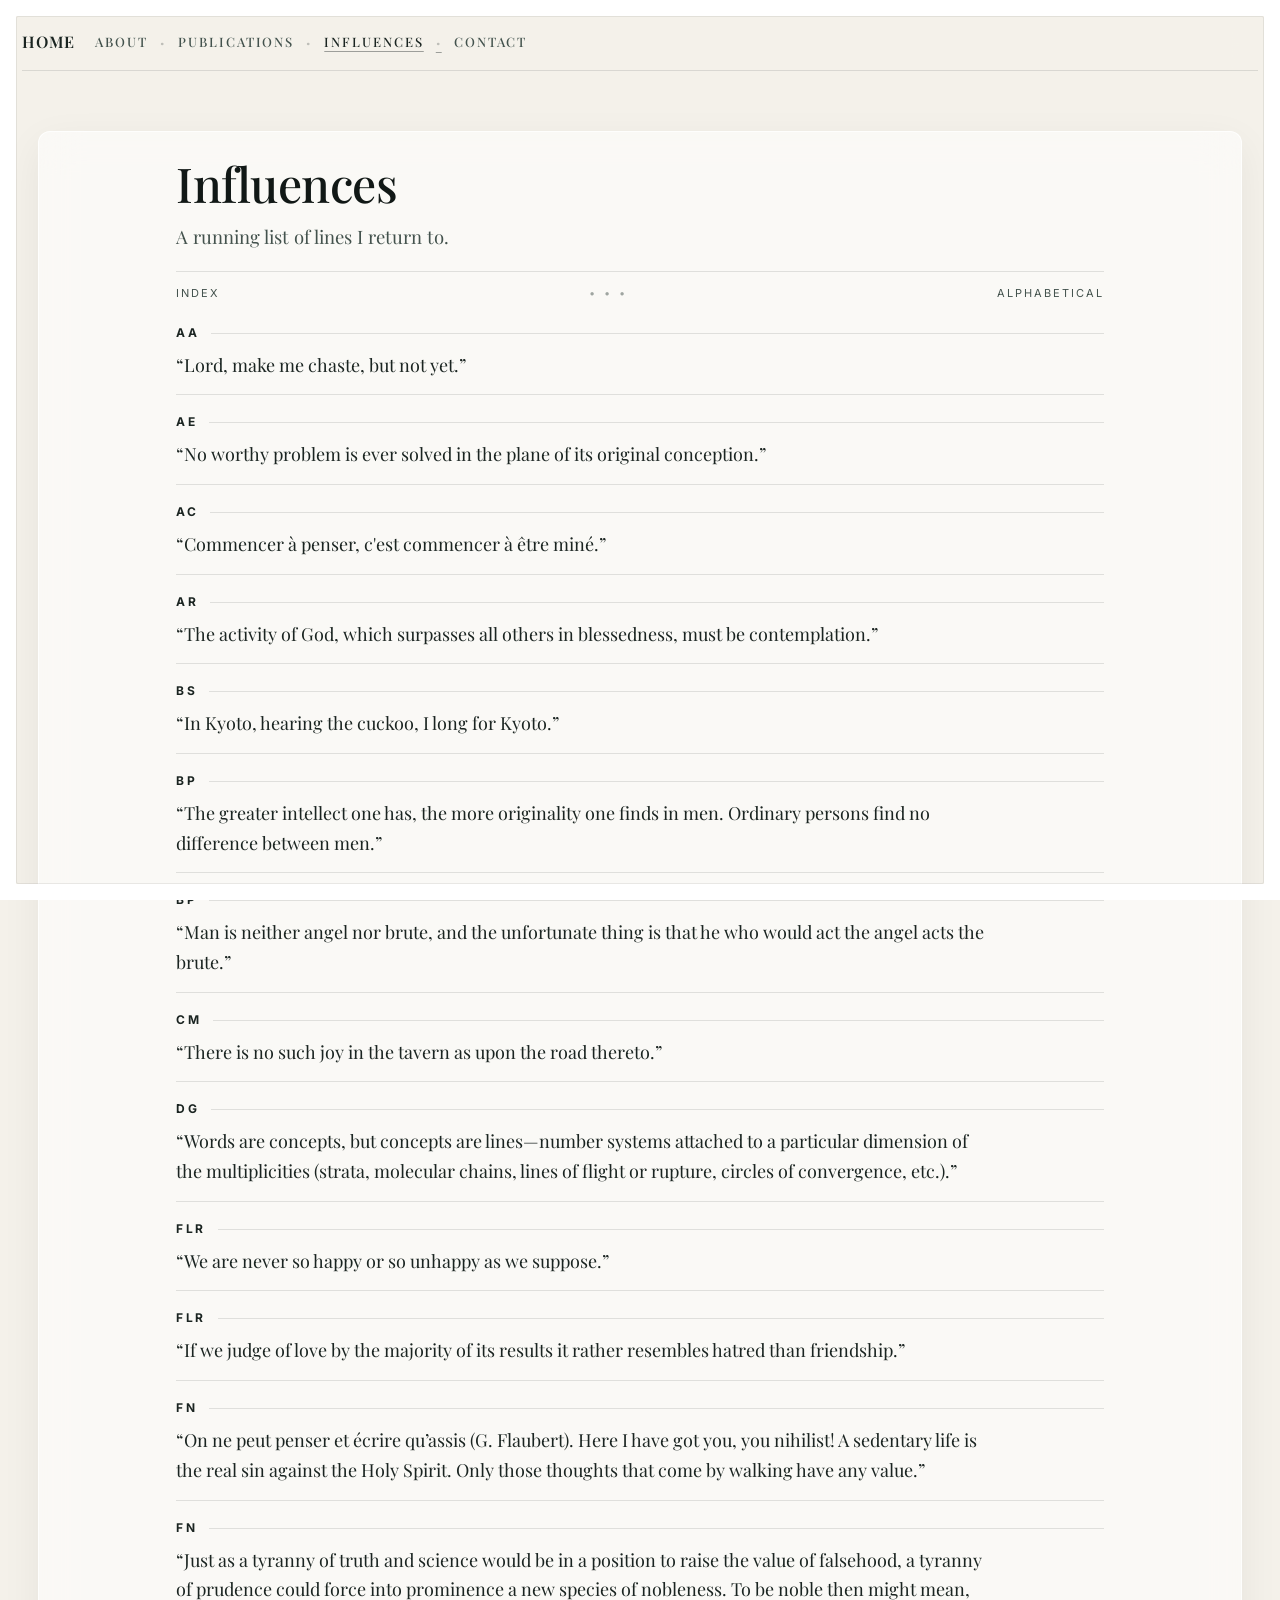
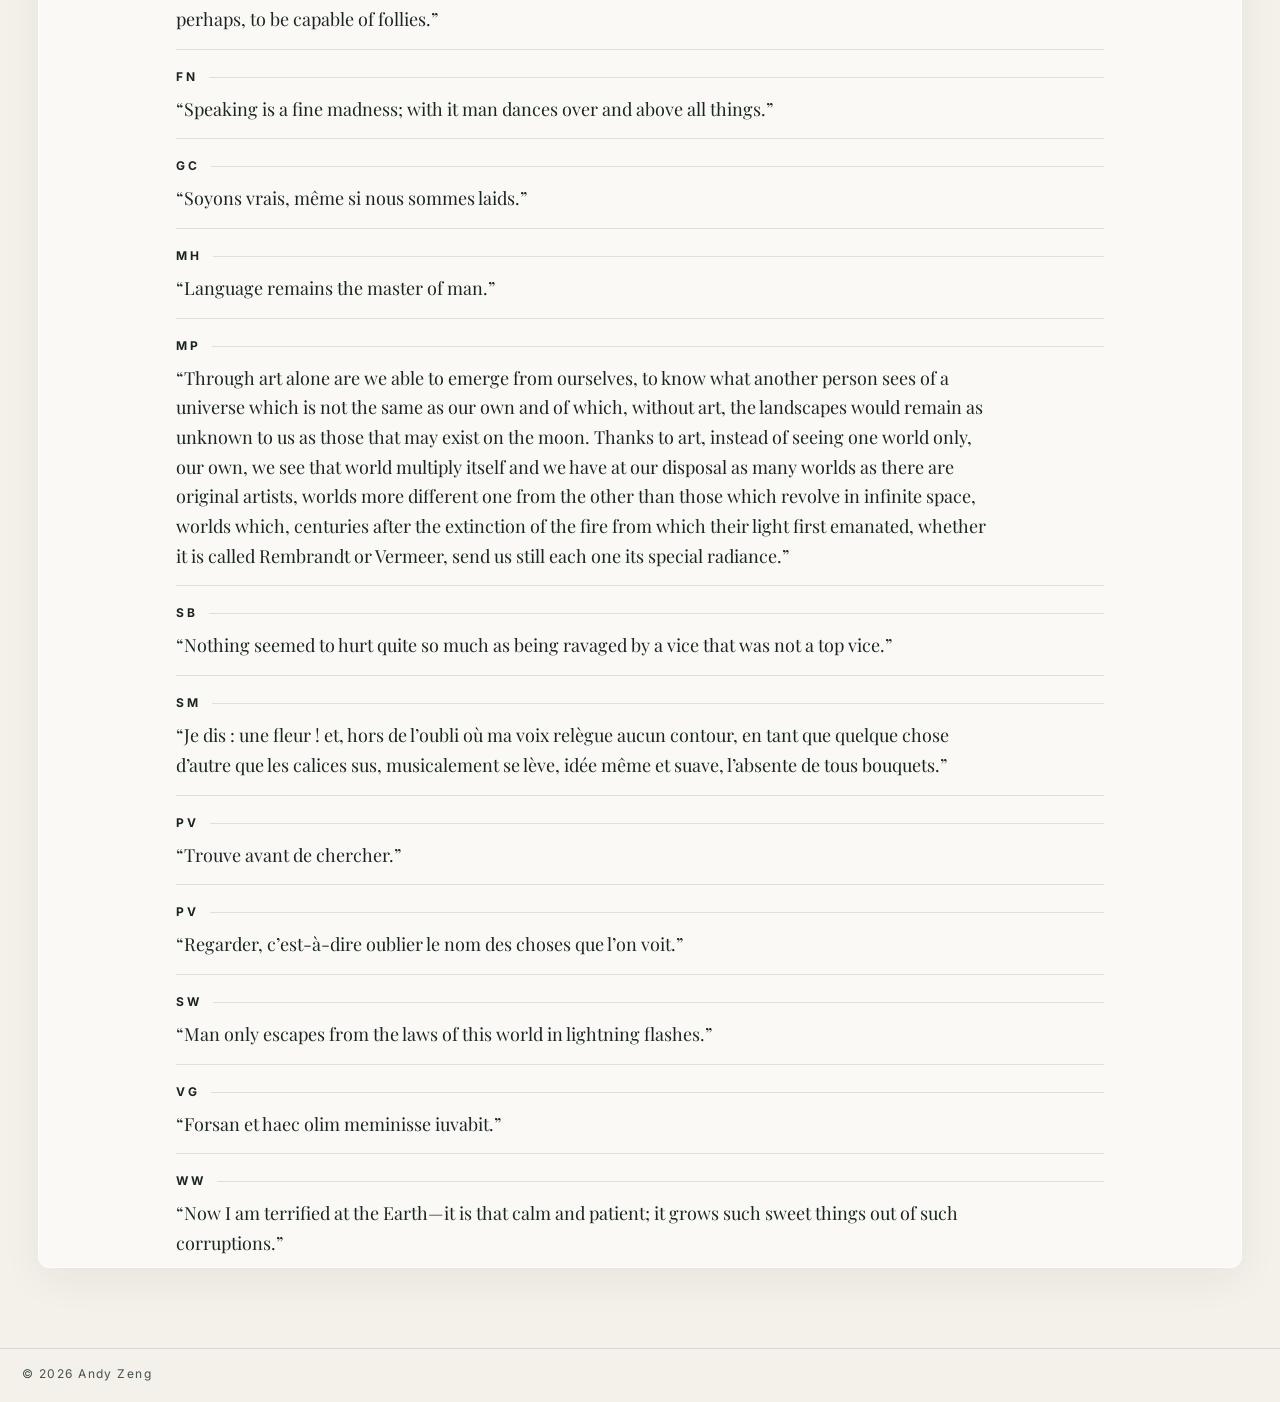
==== influences.html @ 9d39238e "Update influences.html" ====
<!doctype html>
<html lang="en">
<head>
  <meta charset="utf-8" />
  <meta name="viewport" content="width=device-width,initial-scale=1" />
  <title>Influences — Andy Zeng</title>
  <link rel="stylesheet" href="/style.css" />
  <link href="https://fonts.googleapis.com/css2?family=Inter:wght@400;500;600&family=Playfair+Display:ital,wght@0,400;0,600;1,400&display=swap" rel="stylesheet">
</head>
<body>
  <header class="wrap">
    <nav class="nav">
      <a class="brand" href="/">HOME</a>
      <div class="links">
        <a href="/">About</a>
        <a href="/publications.html">Publications</a>
        <a class="active" href="/influences.html">Influences</a>
        <a href="mailto:yz5135@columbia.edu">Contact</a>
      </div>
    </nav>
  </header>

  <main class="wrap">
    <div class="panel">
      <div class="panel-inner">
        <h1 class="title">Influences</h1>
        <p class="lede">A running list of lines I return to.</p>

        <div class="inf-bar" aria-hidden="true">
          <span class="inf-bar__label">INDEX</span>
          <span class="inf-bar__dots">• • •</span>
          <span class="inf-bar__label">ALPHABETICAL</span>
        </div>

        <section class="influences" aria-label="Influences">
          <!-- AA -->
          <article class="inf" id="aa">
            <div class="inf-head">
              <span class="inf-tag">AA</span>
              <span class="inf-rule" aria-hidden="true"></span>
            </div>
            <blockquote class="inf-quote">“Lord, make me chaste, but not yet.”</blockquote>
          </article>

          <!-- AE -->
          <article class="inf" id="ae">
            <div class="inf-head">
              <span class="inf-tag">AE</span>
              <span class="inf-rule" aria-hidden="true"></span>
            </div>
            <blockquote class="inf-quote">“No worthy problem is ever solved in the plane of its original conception.”</blockquote>
          </article>

          <!-- AC -->
          <article class="inf" id="ac">
            <div class="inf-head">
              <span class="inf-tag">AC</span>
              <span class="inf-rule" aria-hidden="true"></span>
            </div>
            <blockquote class="inf-quote">
              “Commencer à penser, c'est commencer à être miné.”
            </blockquote>
          </article>

          <!-- AR -->
          <article class="inf" id="ar">
            <div class="inf-head">
              <span class="inf-tag">AR</span>
              <span class="inf-rule" aria-hidden="true"></span>
            </div>
            <blockquote class="inf-quote">“The activity of God, which surpasses all others in blessedness, must be contemplation.”</blockquote>
          </article>

          <!-- BS -->
          <article class="inf" id="bs">
            <div class="inf-head">
              <span class="inf-tag">BS</span>
              <span class="inf-rule" aria-hidden="true"></span>
            </div>
            <blockquote class="inf-quote">“In Kyoto, hearing the cuckoo, I long for Kyoto.”</blockquote>
          </article>

          <!-- BP (1) -->
          <article class="inf" id="bp1">
            <div class="inf-head">
              <span class="inf-tag">BP</span>
              <span class="inf-rule" aria-hidden="true"></span>
            </div>
            <blockquote class="inf-quote">
              “The greater intellect one has, the more originality one finds in men. Ordinary persons find no difference between men.”
            </blockquote>
          </article>

          <!-- BP (2) -->
          <article class="inf" id="bp2">
            <div class="inf-head">
              <span class="inf-tag">BP</span>
              <span class="inf-rule" aria-hidden="true"></span>
            </div>
            <blockquote class="inf-quote">
              “Man is neither angel nor brute, and the unfortunate thing is that he who would act the angel acts the brute.”
            </blockquote>
          </article>

          <!-- CM -->
          <article class="inf" id="cm">
            <div class="inf-head">
              <span class="inf-tag">CM</span>
              <span class="inf-rule" aria-hidden="true"></span>
            </div>
            <blockquote class="inf-quote">“There is no such joy in the tavern as upon the road thereto.”</blockquote>
          </article>

          <!-- DG -->
          <article class="inf" id="dg">
            <div class="inf-head">
              <span class="inf-tag">DG</span>
              <span class="inf-rule" aria-hidden="true"></span>
            </div>
            <blockquote class="inf-quote">
              “Words are concepts, but concepts are lines—number systems attached to a particular dimension of the multiplicities
              (strata, molecular chains, lines of flight or rupture, circles of convergence, etc.).”
            </blockquote>
          </article>

          <!-- FLR (1) -->
          <article class="inf" id="flr1">
            <div class="inf-head">
              <span class="inf-tag">FLR</span>
              <span class="inf-rule" aria-hidden="true"></span>
            </div>
            <blockquote class="inf-quote">
              “We are never so happy or so unhappy as we suppose.”
            </blockquote>
          </article>

          <!-- FLR (2) -->
          <article class="inf" id="flr2">
            <div class="inf-head">
              <span class="inf-tag">FLR</span>
              <span class="inf-rule" aria-hidden="true"></span>
            </div>
            <blockquote class="inf-quote">
              “If we judge of love by the majority of its results it rather resembles hatred than friendship.”
            </blockquote>
          </article>

          <!-- FN (1) -->
          <article class="inf" id="fn1">
            <div class="inf-head">
              <span class="inf-tag">FN</span>
              <span class="inf-rule" aria-hidden="true"></span>
            </div>
            <blockquote class="inf-quote">
              “On ne peut penser et écrire qu’assis (G. Flaubert). Here I have got you, you nihilist! A sedentary life is the real sin against the Holy Spirit.
              Only those thoughts that come by walking have any value.”
            </blockquote>
          </article>

          <!-- FN (2) -->
          <article class="inf" id="fn2">
            <div class="inf-head">
              <span class="inf-tag">FN</span>
              <span class="inf-rule" aria-hidden="true"></span>
            </div>
            <blockquote class="inf-quote">
              “Just as a tyranny of truth and science would be in a position to raise the value of falsehood, a tyranny of prudence could force into prominence a new species of nobleness. To be noble then might mean, perhaps, to be capable of follies.”
            </blockquote>
          </article>

          <!-- FN (3) -->
          <article class="inf" id="fn3">
            <div class="inf-head">
              <span class="inf-tag">FN</span>
              <span class="inf-rule" aria-hidden="true"></span>
            </div>
            <blockquote class="inf-quote">
              “Speaking is a fine madness; with it man dances over and above all things.”
            </blockquote>
          </article>

          <!-- GC -->
          <article class="inf" id="gc">
            <div class="inf-head">
              <span class="inf-tag">GC</span>
              <span class="inf-rule" aria-hidden="true"></span>
            </div>
            <blockquote class="inf-quote">“Soyons vrais, même si nous sommes laids.”</blockquote>
          </article>

          <!-- MH -->
          <article class="inf" id="mh">
            <div class="inf-head">
              <span class="inf-tag">MH</span>
              <span class="inf-rule" aria-hidden="true"></span>
            </div>
            <blockquote class="inf-quote">
              “Language remains the master of man.”
            </blockquote>
          </article>

          <!-- MP -->
          <article class="inf" id="mp">
            <div class="inf-head">
              <span class="inf-tag">MP</span>
              <span class="inf-rule" aria-hidden="true"></span>
            </div>
            <blockquote class="inf-quote">
              “Through art alone are we able to emerge from ourselves, to know what another person sees of a universe which is not the same as our own and of which, without art, the landscapes would remain as unknown to us as those that may exist on the moon. Thanks to art, instead of seeing one world only, our own, we see that world multiply itself and we have at our disposal as many worlds as there are original artists, worlds more different one from the other than those which revolve in infinite space, worlds which, centuries after the extinction of the fire from which their light first emanated, whether it is called Rembrandt or Vermeer, send us still each one its special radiance.”
            </blockquote>
          </article>

          <!-- SB -->
          <article class="inf" id="sb">
            <div class="inf-head">
              <span class="inf-tag">SB</span>
              <span class="inf-rule" aria-hidden="true"></span>
            </div>
            <blockquote class="inf-quote">
              “Nothing seemed to hurt quite so much as being ravaged by a vice that was not a top vice.”
            </blockquote>
          </article>

          <!-- SM -->
          <article class="inf" id="sm">
            <div class="inf-head">
              <span class="inf-tag">SM</span>
              <span class="inf-rule" aria-hidden="true"></span>
            </div>
            <blockquote class="inf-quote">
              “Je dis : une fleur ! et, hors de l’oubli où ma voix relègue aucun contour, en tant que quelque chose d’autre que les calices sus, musicalement se lève, idée même et suave, l’absente de tous bouquets.”
            </blockquote>
          </article>

          <!-- PV (1) -->
          <article class="inf" id="pv1">
            <div class="inf-head">
              <span class="inf-tag">PV</span>
              <span class="inf-rule" aria-hidden="true"></span>
            </div>
            <blockquote class="inf-quote">“Trouve avant de chercher.”</blockquote>
          </article>

          <!-- PV (2) -->
          <article class="inf" id="pv2">
            <div class="inf-head">
              <span class="inf-tag">PV</span>
              <span class="inf-rule" aria-hidden="true"></span>
            </div>
            <blockquote class="inf-quote">“Regarder, c’est-à-dire oublier le nom des choses que l’on voit.”</blockquote>
          </article>

          <!-- SW -->
          <article class="inf" id="sw">
            <div class="inf-head">
              <span class="inf-tag">SW</span>
              <span class="inf-rule" aria-hidden="true"></span>
            </div>
            <blockquote class="inf-quote">
              “Man only escapes from the laws of this world in lightning flashes.”
            </blockquote>
          </article>

          <!-- VG -->
          <article class="inf" id="vg">
            <div class="inf-head">
              <span class="inf-tag">VG</span>
              <span class="inf-rule" aria-hidden="true"></span>
            </div>
            <blockquote class="inf-quote">“Forsan et haec olim meminisse iuvabit.”</blockquote>
          </article>

          <!-- WW -->
          <article class="inf" id="ww">
            <div class="inf-head">
              <span class="inf-tag">WW</span>
              <span class="inf-rule" aria-hidden="true"></span>
            </div>
            <blockquote class="inf-quote">
              “Now I am terrified at the Earth—it is that calm and patient; it grows such sweet things out of such corruptions.”
            </blockquote>
          </article>
        </section>
      </div>
    </div>
  </main>

  <footer class="wrap footer">
    <p class="foot">© <span id="y"></span> Andy Zeng</p>
  </footer>

  <script>
    document.getElementById("y").textContent = new Date().getFullYear();
  </script>
</body>
</html>
---- style.css ----
:root {
  /* Page background - Very light, warm beige/cream */
  --bg: #f4f1ea;

  /* Deep, dark greenish-black text */
  --text: #1a2421;
  --muted: #43524d;

  /* Lines & Borders (using the dark green tone) */
  --rule: rgba(26, 36, 33, 0.12);

  /* Translucent glass panel (frosted white to sit on the beige) */
  --panel: rgba(255, 255, 255, 0.55);
  --panel-border: rgba(255, 255, 255, 0.8);

  /* Layout */
  --max: 980px;

  /* Premium Typography */
  --serif: 'Playfair Display', ui-serif, Garamond, "EB Garamond", Georgia, serif;
  --sans: 'Inter', ui-sans-serif, system-ui, -apple-system, "Segoe UI", Roboto, Helvetica, Arial, sans-serif;

  /* Frame (white mat) */
  --frame: 16px;
  --frame-color: rgba(26, 36, 33, 0.08);
}

* { box-sizing: border-box; }

html, body {
  margin: 0;
  padding: 0;
  color: var(--text);
}

/* Thick white mat */
body {
  min-height: 100dvh;
  margin: 0;
  background: var(--bg);

  font: 16.5px/1.75 var(--serif);
  -webkit-font-smoothing: antialiased;
  -moz-osx-font-smoothing: grayscale;
  text-rendering: optimizeLegibility;

  display: flex;
  flex-direction: column;
}

/* The white frame is now a fixed border that sits ON TOP of the page */
body::before {
  content: "";
  position: fixed;
  inset: 0;
  border: var(--frame) solid #ffffff;
  pointer-events: none;
  z-index: 9999; /* Keeps the white mat above everything */
}

/* Optional inner hairline at the mat edge */
body::after {
  content: "";
  position: fixed;
  inset: var(--frame);
  border: 1px solid var(--frame-color);
  pointer-events: none;
  z-index: 9999;
  border-radius: 2px;
}

/* Wrap + safe areas for iOS notch/home indicator */
.wrap {
  max-width: none;
  margin: 0;
  padding:
    18px
    calc(22px + env(safe-area-inset-right))
    18px
    calc(22px + env(safe-area-inset-left));
}

.nav {
  position: sticky;
  top: calc(var(--frame) + env(safe-area-inset-top));
  z-index: 50;

  display: flex;
  align-items: center;
  justify-content: space-between;
  flex-wrap: nowrap; /* FIX: Forces everything onto 1 row */
  gap: 20px;

  padding: 10px 0 14px;
  margin: 0;

  border-bottom: 1px solid var(--rule);
  background: rgba(244, 241, 234, 0.85); 

  backdrop-filter: blur(12px);
  -webkit-backdrop-filter: blur(12px);

  /* FIX: Allows horizontal scrolling on narrow mobile screens */
  overflow-x: auto;
  -webkit-overflow-scrolling: touch;
  scrollbar-width: none; /* Hides scrollbar in Firefox */
}

/* Hides scrollbar in Chrome/Safari/Edge */
.nav::-webkit-scrollbar {
  display: none;
}

.brand {
  font-family: var(--serif);
  font-size: 16px;
  text-decoration: none;
  color: var(--text);
  font-weight: 600;
  letter-spacing: 0.05em;
  text-transform: uppercase;
  transition: all 0.3s ease;
  flex-shrink: 0; /* Prevents HOME from squishing */
}

.brand:hover {
  text-shadow: 0 0 12px rgba(26, 36, 33, 0.15);
}

.links {
  display: flex;
  flex-wrap: nowrap; /* FIX: Forces links onto 1 row */
  align-items: center;
  flex: 1;
}

.links a {
  text-decoration: none;
  color: var(--muted);
  font-family: var(--serif);
  font-size: 13px; /* Slightly smaller to help fit on mobile */
  letter-spacing: 0.15em;
  text-transform: uppercase;
  font-weight: 500;
  transition: color 0.3s ease, text-shadow 0.3s ease;
  white-space: nowrap; /* FIX: Prevents words from breaking in half */
  display: flex;
  align-items: center;
}

/* FIX: The tiny dividers between links */
.links a:not(:last-child)::after {
  content: "·"; /* Tiny dot */
  font-weight: bold;
  color: rgba(26, 36, 33, 0.25);
  margin: 0 12px; /* Spacing on left and right of the dot */
  font-size: 16px;
}

.links a:hover { 
  color: var(--text); 
  text-shadow: 0 0 12px rgba(26, 36, 33, 0.15);
}

.links a.active {
  color: var(--text);
  text-decoration: underline;
  text-decoration-color: rgba(26, 36, 33, 0.4);
  text-underline-offset: 4px;
}

/* Keep header/footer from stretching */
header.wrap, footer.wrap { flex: 0 0 auto; }

/* Let main take remaining height */
main.wrap {
  flex: 1 1 auto;
  display: flex;
  flex-direction: column;
}

.panel {
  margin-top: 24px; 
  margin-left: 16px;
  margin-right: 16px;
  margin-bottom: calc(var(--frame) + env(safe-area-inset-bottom) + 24px);
  
  border: 1px solid var(--panel-border);
  background: var(--panel);
  
  backdrop-filter: blur(20px);
  -webkit-backdrop-filter: blur(20px);
  box-shadow: 0 12px 40px rgba(26, 36, 33, 0.06);
  border-radius: 12px;

  flex: 1 1 auto;
  min-height: 0;
}

/* inner container keeps typography centered even when panel is full-bleed */
.panel-inner {
  max-width: var(--max);
  margin: 0 auto;
  padding: 26px 26px 8px;
}

.title {
  margin: 0 0 12px;
  font-size: 48px;
  line-height: 1.06;
  font-weight: 500;
  letter-spacing: -0.01em;
  color: #111816;
}

.lede {
  margin: 0 0 18px;
  color: var(--muted);
  font-size: 18.5px;
  max-width: 62ch;
}

/* stacked hierarchy */
.section {
  margin-top: 16px;
  padding-top: 14px;
  border-top: 1px solid var(--rule);
}

.panel-inner .section:last-of-type {
  padding-bottom: 0;
  margin-bottom: 10px;
}

.panel-inner + .art {
  border-top: none !important;
}

h2 {
  margin: 0 0 10px;
  font-family: var(--sans);
  font-size: 12px;
  letter-spacing: 0.22em;
  text-transform: uppercase;
  color: var(--text);
  font-weight: 700;
}

.meta {
  margin: 0;
  font-family: var(--sans);
  font-size: 13.5px;
  color: var(--muted);
  letter-spacing: 0.02em;
}

/* --- ART --- */
.art {
  margin: 0;
  padding: 18px 22px 22px;
}

/* Glossy Frame */
.art-frame {
  width: min(760px, 100%);
  margin: 0 auto;

  background: rgba(255, 255, 255, 0.7);
  padding: 10px;
  border: 1px solid #ffffff;
  border-radius: 8px;
  box-shadow: 0 12px 32px rgba(26, 36, 33, 0.08);
}

.art-img {
  display: block;
  width: 100%;
  height: auto;
  max-width: 100%;
  max-height: 280px;
  object-fit: cover;
  object-position: center 62%;
  border: 1px solid rgba(26, 36, 33, 0.08);
  border-radius: 4px;
}

.art-cap {
  margin: 8px 0 0;
  padding: 0;
  text-align: center;

  font-family: var(--sans);
  font-size: 11.5px;
  color: var(--muted);
  letter-spacing: 0.14em;
  text-transform: uppercase;
  font-weight: 500;
}

/* Links */
a {
  color: inherit;
  text-decoration-color: rgba(26, 36, 33, 0.25);
  text-underline-offset: 3px;
  transition: all 0.3s ease;
}

a:hover {
  text-decoration-color: rgba(26, 36, 33, 0.8);
  color: #000000;
}

/* Footer */
.footer {
  margin-top: 22px;
  padding-top: 14px;
  border-top: 1px solid var(--rule);
}

.foot {
  margin: 0;
  font-family: var(--sans);
  font-size: 12px;
  letter-spacing: 0.12em;
  color: var(--muted);
}

/* Responsive */
@media (max-width: 720px) {
  :root { --frame: 22px; }
  .panel-inner { padding: 22px 18px 8px; }
  .title { font-size: 42px; }
  .art { padding: 16px 18px 20px; }
  .art-img { max-height: 240px; }
}

/* --- Influences page components --- */
.inf-bar {
  display: flex;
  align-items: center;
  justify-content: space-between;
  gap: 14px;
  padding: 12px 0 0;
  margin: 6px 0 18px;
  border-top: 1px solid var(--rule);
  color: var(--muted);
  font-family: var(--sans);
  font-size: 11px;
  letter-spacing: 0.18em;
  text-transform: uppercase;
}

.inf-bar__dots {
  letter-spacing: 0.28em;
  opacity: 0.5;
}

.influences {
  display: grid;
  grid-template-columns: 1fr;
  gap: 14px;
}

.inf {
  padding: 16px 0 0;
  border-top: 1px solid var(--rule);
}

.inf:first-child {
  border-top: none;
  padding-top: 0;
}

.inf-head {
  display: flex;
  align-items: baseline;
  gap: 12px;
  margin-bottom: 8px;
}

.inf-tag {
  font-family: var(--sans);
  font-size: 12px;
  letter-spacing: 0.22em;
  text-transform: uppercase;
  color: var(--text);
  font-weight: 700;
}

.inf-rule {
  flex: 1;
  height: 1px;
  background: var(--rule);
  transform: translateY(-3px);
}

.inf-meta {
  font-family: var(--sans);
  font-size: 11px;
  letter-spacing: 0.16em;
  text-transform: uppercase;
  color: var(--muted);
}

.inf-quote {
  margin: 0;
  font-size: 18px;
  line-height: 1.65;
  color: var(--text);
  max-width: 74ch;
}

@media (max-width: 720px) {
  .inf-quote { font-size: 16.5px; }
}

/* --- Publications page components --- */
.pub-section {
  margin-top: 18px;
}

.pub-section__head {
  display: flex;
  align-items: baseline;
  gap: 12px;
  padding-top: 16px;
  border-top: 1px solid var(--rule);
  margin-top: 18px;
}

.pub-section:first-of-type .pub-section__head {
  margin-top: 0;
}

.pub-section__tag {
  font-family: var(--sans);
  font-size: 12px;
  letter-spacing: 0.22em;
  text-transform: uppercase;
  color: var(--text);
  font-weight: 700;
}

.pub-section__rule {
  flex: 1;
  height: 1px;
  background: var(--rule);
  transform: translateY(-3px);
}

.pub-list {
  display: grid;
  grid-template-columns: 1fr;
  gap: 14px;
  margin-top: 14px;
}

.pub {
  padding-top: 14px;
  border-top: 1px solid var(--rule);
}

.pub:first-child {
  border-top: none;
  padding-top: 0;
}

.pub-head {
  display: flex;
  align-items: baseline;
  justify-content: space-between;
  gap: 18px;
}

.pub-title {
  font-size: 18px;
  line-height: 1.55;
  color: var(--text);
  max-width: 70ch;
  font-weight: 500;
}

.pub-title a {
  text-decoration: none;
}

.pub-title a:hover {
  text-decoration: underline;
  text-decoration-color: rgba(26, 36, 33, 0.4);
  text-underline-offset: 3px;
}

.pub-date {
  font-family: var(--sans);
  font-size: 11px;
  letter-spacing: 0.16em;
  text-transform: uppercase;
  color: var(--muted);
  white-space: nowrap;
}

.pub-meta {
  margin-top: 6px;
  font-family: var(--sans);
  font-size: 13px;
  color: var(--muted);
  letter-spacing: 0.02em;
}

.pub-venue {
  color: var(--text);
  font-weight: 500;
}

@media (max-width: 720px) {
  .pub-head { flex-direction: column; align-items: flex-start; gap: 6px; }
  .pub-date { white-space: normal; }
  .pub-title { font-size: 16.5px; }
}

/* --- Home hero --- */
.hero {
  display: grid;
  grid-template-columns: clamp(170px, 18vw, 240px) 1fr;
  gap: 28px;
  align-items: center;
}

.hero-photo {
  display: flex;
  justify-content: center;
  align-items: center;
}

/* Elevated Headshot */
.headshot {
  width: clamp(170px, 18vw, 240px);
  height: clamp(170px, 18vw, 240px);
  display: block;
  object-fit: cover;
  object-position: center 30%;
  border-radius: 999px;

  /* Crisp white border to pop off the beige */
  border: 6px solid #ffffff;
  box-shadow: 0 10px 25px rgba(26, 36, 33, 0.12), 0 0 0 1px rgba(0,0,0,0.02) inset;
  cursor: pointer;
  transform: translateX(-10px);
  
  transition: transform 0.4s cubic-bezier(0.175, 0.885, 0.32, 1.275), box-shadow 0.4s ease;
}

.headshot:hover {
  transform: translateX(-10px) translateY(-6px) scale(1.03);
  box-shadow: 0 18px 40px rgba(26, 36, 33, 0.18), 0 0 0 1px rgba(0,0,0,0.02) inset;
}

@media (max-width: 720px) {
  .hero {
    grid-template-columns: 1fr;
    gap: 16px;
    justify-items: center;
    text-align: left;
  }
  .headshot {
    transform: none;
  }
  .headshot:hover {
    transform: translateY(-6px) scale(1.03);
  }
}

/* --- HIGHLY ORNATE GOTHIC DIVIDER --- */
.gothic-rule {
  position: relative;
  height: 34px;
  margin: 18px 0 14px;
  opacity: 0.85;
}

/* The double horizontal tracking lines */
.gothic-rule::before {
  content: "";
  position: absolute;
  left: 0;
  right: 0;
  top: 50%;
  height: 5px;
  transform: translateY(-50%);
  background: 
    /* Top thin line */
    linear-gradient(to right, transparent 0%, rgba(26, 36, 33, 0.1) 10%, rgba(26, 36, 33, 0.5) 50%, rgba(26, 36, 33, 0.1) 90%, transparent 100%) top / 100% 1px no-repeat,
    /* Bottom thin line */
    linear-gradient(to right, transparent 0%, rgba(26, 36, 33, 0.1) 15%, rgba(26, 36, 33, 0.3) 50%, rgba(26, 36, 33, 0.1) 85%, transparent 100%) bottom / 100% 1px no-repeat;
}

/* The intricate geometric filigree center */
.gothic-rule::after {
  content: "";
  position: absolute;
  left: 50%;
  top: 50%;
  width: 160px;
  height: 34px;
  transform: translate(-50%, -50%);
  pointer-events: none;

  background:
    /* 1. Center large diamond outline */
    linear-gradient(45deg, transparent 46%, rgba(26, 36, 33, 0.8) 48%, rgba(26, 36, 33, 0.8) 52%, transparent 54%) center / 18px 18px no-repeat,
    linear-gradient(-45deg, transparent 46%, rgba(26, 36, 33, 0.8) 48%, rgba(26, 36, 33, 0.8) 52%, transparent 54%) center / 18px 18px no-repeat,
    
    /* 2. Inner solid diamond */
    linear-gradient(45deg, transparent 40%, rgba(26, 36, 33, 0.9) 40%, rgba(26, 36, 33, 0.9) 60%, transparent 60%) center / 8px 8px no-repeat,
    
    /* 3. Flanking medium diamonds */
    linear-gradient(45deg, transparent 40%, rgba(26, 36, 33, 0.6) 40%, rgba(26, 36, 33, 0.6) 60%, transparent 60%) 46px 50% / 8px 8px no-repeat,
    linear-gradient(45deg, transparent 40%, rgba(26, 36, 33, 0.6) 40%, rgba(26, 36, 33, 0.6) 60%, transparent 60%) calc(100% - 46px) 50% / 8px 8px no-repeat,
    
    /* 4. Outer small diamonds */
    linear-gradient(45deg, transparent 40%, rgba(26, 36, 33, 0.4) 40%, rgba(26, 36, 33, 0.4) 60%, transparent 60%) 24px 50% / 5px 5px no-repeat,
    linear-gradient(45deg, transparent 40%, rgba(26, 36, 33, 0.4) 40%, rgba(26, 36, 33, 0.4) 60%, transparent 60%) calc(100% - 24px) 50% / 5px 5px no-repeat,
    
    /* 5. Vertical crossbars (wrought iron effect) */
    linear-gradient(to bottom, transparent 15%, rgba(26, 36, 33, 0.5) 15%, rgba(26, 36, 33, 0.5) 85%, transparent 85%) 35px 50% / 1.5px 18px no-repeat,
    linear-gradient(to bottom, transparent 15%, rgba(26, 36, 33, 0.5) 15%, rgba(26, 36, 33, 0.5) 85%, transparent 85%) calc(100% - 35px) 50% / 1.5px 18px no-repeat,
    
    /* 6. Inner vertical crossbars (taller) */
    linear-gradient(to bottom, transparent 5%, rgba(26, 36, 33, 0.6) 5%, rgba(26, 36, 33, 0.6) 95%, transparent 95%) 58px 50% / 1.5px 24px no-repeat,
    linear-gradient(to bottom, transparent 5%, rgba(26, 36, 33, 0.6) 5%, rgba(26, 36, 33, 0.6) 95%, transparent 95%) calc(100% - 58px) 50% / 1.5px 24px no-repeat,

    /* 7. Tiny dots at the very ends */
    radial-gradient(circle, rgba(26, 36, 33, 0.5) 40%, transparent 50%) 8px 50% / 4px 4px no-repeat,
    radial-gradient(circle, rgba(26, 36, 33, 0.5) 40%, transparent 50%) calc(100% - 8px) 50% / 4px 4px no-repeat;
}

/* Centered epigraph with oversized quotes */
.quote {
  max-width: var(--max);
  margin: 0 auto;
  padding: 0 26px 18px;
  text-align: center;
}

.quote--after {
  padding-top: 14px;
}

.quote-text {
  position: relative;
  margin: 0;
  padding: 18px 26px 16px;

  font-size: 16.75px;
  line-height: 1.9;
  color: var(--text);
  letter-spacing: 0.01em;
  text-wrap: pretty;
}

.quote-text::before,
.quote-text::after {
  position: absolute;
  font-family: var(--serif);
  font-size: 64px;
  line-height: 1;
  color: rgba(26, 36, 33, 0.12); /* Subtle dark quotes */
  pointer-events: none;
}

.quote-text::before {
  content: "“";
  left: 6px;
  top: 0px;
}

.quote-text::after {
  content: "”";
  right: 6px;
  bottom: -8px;
}

.quote-attrib {
  margin: 10px 0 0;
  font-family: var(--sans);
  font-size: 11px;
  letter-spacing: 0.18em;
  text-transform: uppercase;
  color: var(--muted);
  text-align: center;
  font-weight: 500;
}

.art-break {
  max-width: var(--max);
  margin: 16px auto;
  height: 1px;
  background: linear-gradient(
    to right,
    transparent 0%,
    rgba(26, 36, 33, 0.05) 10%,
    rgba(26, 36, 33, 0.15) 50%,
    rgba(26, 36, 33, 0.05) 90%,
    transparent 100%
  );
}

/* Mobile adjustments */
@media (max-width: 600px) {
  .panel h1 {
    font-size: 1.75rem; 
    letter-spacing: -0.02em; 
  }
}

header a, 
nav a {
  font-family: inherit; 
}
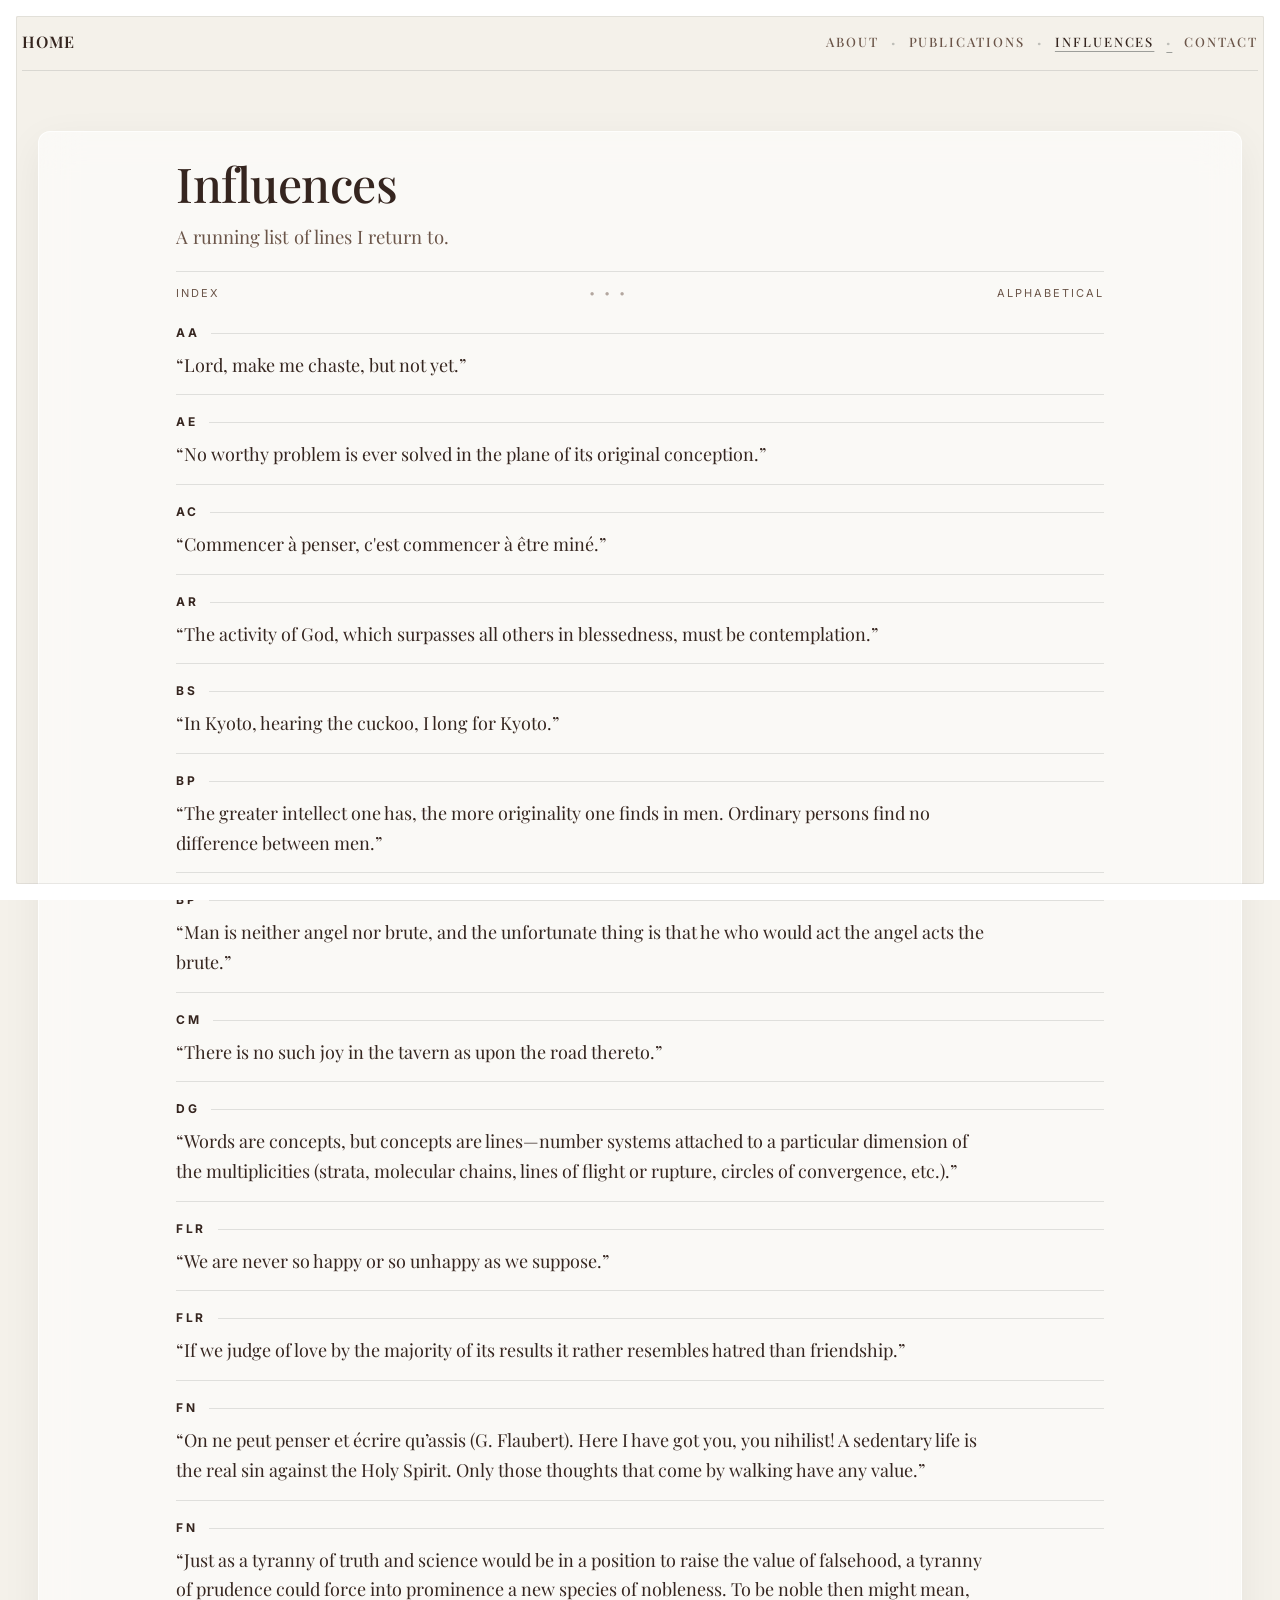
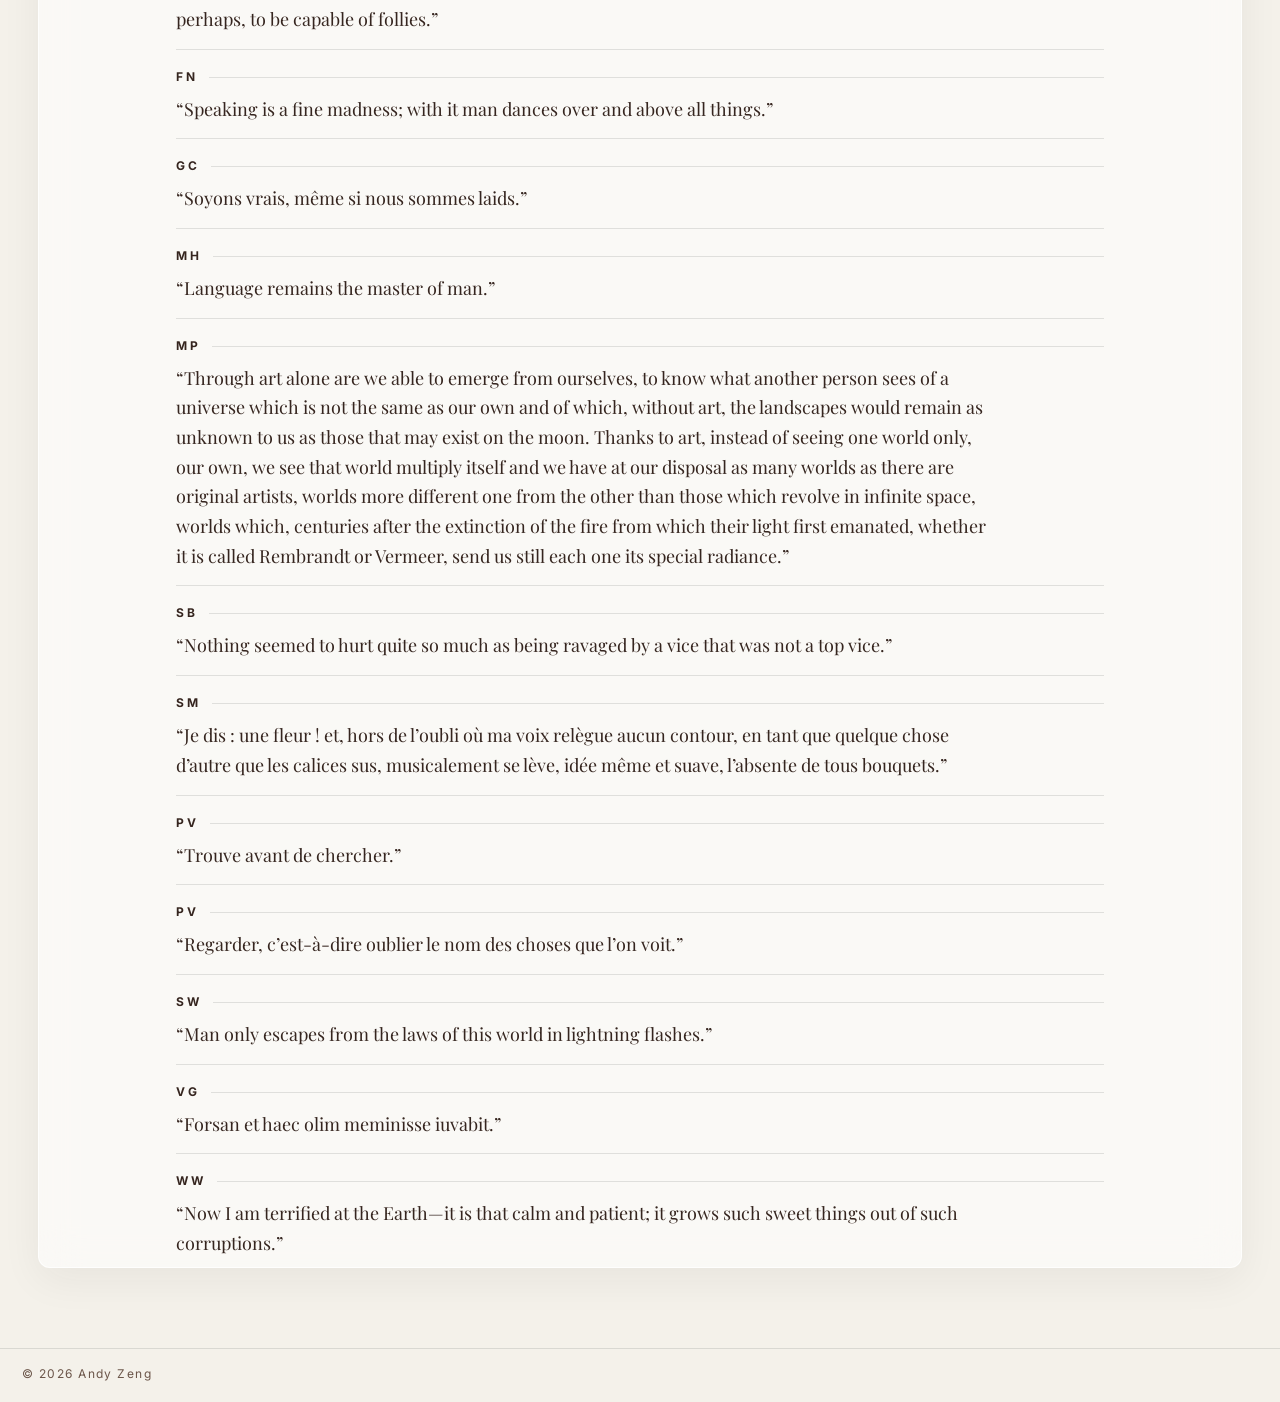
==== commit 727e2573: "Update influences.html" ====
--- a/influences.html
+++ b/influences.html
@@ -6,6 +6,7 @@
   <title>Influences — Andy Zeng</title>
   <link rel="stylesheet" href="/style.css" />
   <link href="https://fonts.googleapis.com/css2?family=Inter:wght@400;500;600&family=Playfair+Display:ital,wght@0,400;0,600;1,400&display=swap" rel="stylesheet">
+  <link rel="icon" type="image/svg+xml" href="/favicon.svg?v=4" />
 </head>
 <body>
   <header class="wrap">
--- a/style.css
+++ b/style.css
@@ -3,8 +3,8 @@
   --bg: #f4f1ea;
 
   /* Deep, dark greenish-black text */
-  --text: #1a2421;
-  --muted: #43524d;
+  --text: #35251f;
+  --muted: #6b5549;
 
   /* Lines & Borders (using the dark green tone) */
   --rule: rgba(26, 36, 33, 0.12);
@@ -131,6 +131,7 @@
   display: flex;
   flex-wrap: nowrap; /* FIX: Forces links onto 1 row */
   align-items: center;
+  justify-content: flex-end;
   flex: 1;
 }
 
@@ -210,7 +211,7 @@
   line-height: 1.06;
   font-weight: 500;
   letter-spacing: -0.01em;
-  color: #111816;
+  color: #35251f;
 }
 
 .lede {
@@ -307,7 +308,7 @@
 
 a:hover {
   text-decoration-color: rgba(26, 36, 33, 0.8);
-  color: #000000;
+  color: var(--text);
 }
 
 /* Footer */
@@ -518,123 +519,47 @@
   .pub-title { font-size: 16.5px; }
 }
 
-/* --- Home hero --- */
-.hero {
-  display: grid;
-  grid-template-columns: clamp(170px, 18vw, 240px) 1fr;
-  gap: 28px;
+/* Accent only the middle name; preserve the original type and sizing. */
+.hero-heading .name-accent {
+  color: #866b4d;
+}
+
+/* Fine engraved lines and a small, symmetrical book ornament. */
+.gothic-rule {
+  display: flex;
   align-items: center;
-}
-
-.hero-photo {
-  display: flex;
   justify-content: center;
-  align-items: center;
-}
-
-/* Elevated Headshot */
-.headshot {
-  width: clamp(170px, 18vw, 240px);
-  height: clamp(170px, 18vw, 240px);
-  display: block;
-  object-fit: cover;
-  object-position: center 30%;
-  border-radius: 999px;
-
-  /* Crisp white border to pop off the beige */
-  border: 6px solid #ffffff;
-  box-shadow: 0 10px 25px rgba(26, 36, 33, 0.12), 0 0 0 1px rgba(0,0,0,0.02) inset;
-  cursor: pointer;
-  transform: translateX(-10px);
-  
-  transition: transform 0.4s cubic-bezier(0.175, 0.885, 0.32, 1.275), box-shadow 0.4s ease;
-}
-
-.headshot:hover {
-  transform: translateX(-10px) translateY(-6px) scale(1.03);
-  box-shadow: 0 18px 40px rgba(26, 36, 33, 0.18), 0 0 0 1px rgba(0,0,0,0.02) inset;
-}
-
-@media (max-width: 720px) {
-  .hero {
-    grid-template-columns: 1fr;
-    gap: 16px;
-    justify-items: center;
-    text-align: left;
-  }
-  .headshot {
-    transform: none;
-  }
-  .headshot:hover {
-    transform: translateY(-6px) scale(1.03);
-  }
-}
-
-/* --- HIGHLY ORNATE GOTHIC DIVIDER --- */
-.gothic-rule {
-  position: relative;
+  gap: 12px;
   height: 34px;
   margin: 18px 0 14px;
-  opacity: 0.85;
-}
-
-/* The double horizontal tracking lines */
-.gothic-rule::before {
-  content: "";
-  position: absolute;
-  left: 0;
-  right: 0;
-  top: 50%;
-  height: 5px;
-  transform: translateY(-50%);
-  background: 
-    /* Top thin line */
-    linear-gradient(to right, transparent 0%, rgba(26, 36, 33, 0.1) 10%, rgba(26, 36, 33, 0.5) 50%, rgba(26, 36, 33, 0.1) 90%, transparent 100%) top / 100% 1px no-repeat,
-    /* Bottom thin line */
-    linear-gradient(to right, transparent 0%, rgba(26, 36, 33, 0.1) 15%, rgba(26, 36, 33, 0.3) 50%, rgba(26, 36, 33, 0.1) 85%, transparent 100%) bottom / 100% 1px no-repeat;
-}
-
-/* The intricate geometric filigree center */
+  color: #866b4d;
+}
+
+.gothic-rule::before,
 .gothic-rule::after {
   content: "";
-  position: absolute;
-  left: 50%;
-  top: 50%;
-  width: 160px;
+  flex: 1;
+  height: 1px;
+}
+
+.gothic-rule::before {
+  background: linear-gradient(to right, transparent, rgba(134, 107, 77, 0.4));
+}
+
+.gothic-rule::after {
+  background: linear-gradient(to left, transparent, rgba(134, 107, 77, 0.4));
+}
+
+.gothic-rule svg {
+  display: block;
+  flex: 0 0 auto;
+  width: 180px;
+  max-width: 60%;
   height: 34px;
-  transform: translate(-50%, -50%);
-  pointer-events: none;
-
-  background:
-    /* 1. Center large diamond outline */
-    linear-gradient(45deg, transparent 46%, rgba(26, 36, 33, 0.8) 48%, rgba(26, 36, 33, 0.8) 52%, transparent 54%) center / 18px 18px no-repeat,
-    linear-gradient(-45deg, transparent 46%, rgba(26, 36, 33, 0.8) 48%, rgba(26, 36, 33, 0.8) 52%, transparent 54%) center / 18px 18px no-repeat,
-    
-    /* 2. Inner solid diamond */
-    linear-gradient(45deg, transparent 40%, rgba(26, 36, 33, 0.9) 40%, rgba(26, 36, 33, 0.9) 60%, transparent 60%) center / 8px 8px no-repeat,
-    
-    /* 3. Flanking medium diamonds */
-    linear-gradient(45deg, transparent 40%, rgba(26, 36, 33, 0.6) 40%, rgba(26, 36, 33, 0.6) 60%, transparent 60%) 46px 50% / 8px 8px no-repeat,
-    linear-gradient(45deg, transparent 40%, rgba(26, 36, 33, 0.6) 40%, rgba(26, 36, 33, 0.6) 60%, transparent 60%) calc(100% - 46px) 50% / 8px 8px no-repeat,
-    
-    /* 4. Outer small diamonds */
-    linear-gradient(45deg, transparent 40%, rgba(26, 36, 33, 0.4) 40%, rgba(26, 36, 33, 0.4) 60%, transparent 60%) 24px 50% / 5px 5px no-repeat,
-    linear-gradient(45deg, transparent 40%, rgba(26, 36, 33, 0.4) 40%, rgba(26, 36, 33, 0.4) 60%, transparent 60%) calc(100% - 24px) 50% / 5px 5px no-repeat,
-    
-    /* 5. Vertical crossbars (wrought iron effect) */
-    linear-gradient(to bottom, transparent 15%, rgba(26, 36, 33, 0.5) 15%, rgba(26, 36, 33, 0.5) 85%, transparent 85%) 35px 50% / 1.5px 18px no-repeat,
-    linear-gradient(to bottom, transparent 15%, rgba(26, 36, 33, 0.5) 15%, rgba(26, 36, 33, 0.5) 85%, transparent 85%) calc(100% - 35px) 50% / 1.5px 18px no-repeat,
-    
-    /* 6. Inner vertical crossbars (taller) */
-    linear-gradient(to bottom, transparent 5%, rgba(26, 36, 33, 0.6) 5%, rgba(26, 36, 33, 0.6) 95%, transparent 95%) 58px 50% / 1.5px 24px no-repeat,
-    linear-gradient(to bottom, transparent 5%, rgba(26, 36, 33, 0.6) 5%, rgba(26, 36, 33, 0.6) 95%, transparent 95%) calc(100% - 58px) 50% / 1.5px 24px no-repeat,
-
-    /* 7. Tiny dots at the very ends */
-    radial-gradient(circle, rgba(26, 36, 33, 0.5) 40%, transparent 50%) 8px 50% / 4px 4px no-repeat,
-    radial-gradient(circle, rgba(26, 36, 33, 0.5) 40%, transparent 50%) calc(100% - 8px) 50% / 4px 4px no-repeat;
-}
-
-/* Centered epigraph with oversized quotes */
+}
+
+/* Left-aligned indented epigraph */
+/* Centered epigraph with quotation marks and first-line indent */
 .quote {
   max-width: var(--max);
   margin: 0 auto;
@@ -648,14 +573,16 @@
 
 .quote-text {
   position: relative;
-  margin: 0;
+  margin: 0 auto;
   padding: 18px 26px 16px;
-
+  max-width: 72rem;
   font-size: 16.75px;
   line-height: 1.9;
   color: var(--text);
   letter-spacing: 0.01em;
   text-wrap: pretty;
+  text-align: center;
+  text-indent: 2em;
 }
 
 .quote-text::before,
@@ -664,14 +591,14 @@
   font-family: var(--serif);
   font-size: 64px;
   line-height: 1;
-  color: rgba(26, 36, 33, 0.12); /* Subtle dark quotes */
+  color: rgba(26, 36, 33, 0.12);
   pointer-events: none;
 }
 
 .quote-text::before {
   content: "“";
   left: 6px;
-  top: 0px;
+  top: 0;
 }
 
 .quote-text::after {
@@ -690,7 +617,6 @@
   text-align: center;
   font-weight: 500;
 }
-
 .art-break {
   max-width: var(--max);
   margin: 16px auto;
@@ -717,3 +643,91 @@
 nav a {
   font-family: inherit; 
 }
+
+/* --- Home hero (cleaned) --- */
+/* --- Home hero (centered) --- */
+/* --- Home hero (centered only for name + bio) --- */
+/* --- Home hero (centered only for name + bio) --- */
+.hero {
+  display: block;
+}
+
+.hero-top {
+  display: flex;
+  flex-direction: column;
+  align-items: center;
+  gap: 1.25rem;
+  margin-bottom: 2rem;
+}
+
+.hero-photo {
+  width: 220px;
+  display: flex;
+  justify-content: center;
+  align-items: center;
+  margin: 0 auto;
+}
+
+.headshot {
+  display: block;
+  width: 220px;
+  height: 220px;
+  object-fit: cover;
+  object-position: center 30%;
+  border-radius: 50%;
+  border: 6px solid #ffffff;
+  box-shadow: 0 10px 25px rgba(26, 36, 33, 0.12), 0 0 0 1px rgba(0,0,0,0.02) inset;
+  cursor: pointer;
+  transition: transform 0.4s cubic-bezier(0.175, 0.885, 0.32, 1.275), box-shadow 0.4s ease;
+}
+
+.headshot:hover {
+  transform: translateY(-6px) scale(1.03);
+  box-shadow: 0 18px 40px rgba(26, 36, 33, 0.18), 0 0 0 1px rgba(0,0,0,0.02) inset;
+}
+
+.hero-heading {
+  width: 100%;
+  min-width: 0;
+  text-align: center;
+}
+
+.hero-heading .title {
+  margin: 0;
+  text-align: center;
+}
+
+.hero-heading .gothic-rule {
+  margin-top: 1rem;
+}
+
+.hero-bio {
+  max-width: 48rem;
+  margin: 0 auto;
+  text-align: center;
+}
+
+.hero-bio .lede {
+  margin-left: auto;
+  margin-right: auto;
+}
+
+@media (max-width: 900px) {
+  .hero-photo {
+    width: 180px;
+  }
+
+  .headshot {
+    width: 180px;
+    height: 180px;
+  }
+
+  .hero-bio {
+    max-width: none;
+  }
+}
+
+  .headshot {
+    width: 180px;
+    height: 180px;
+  }
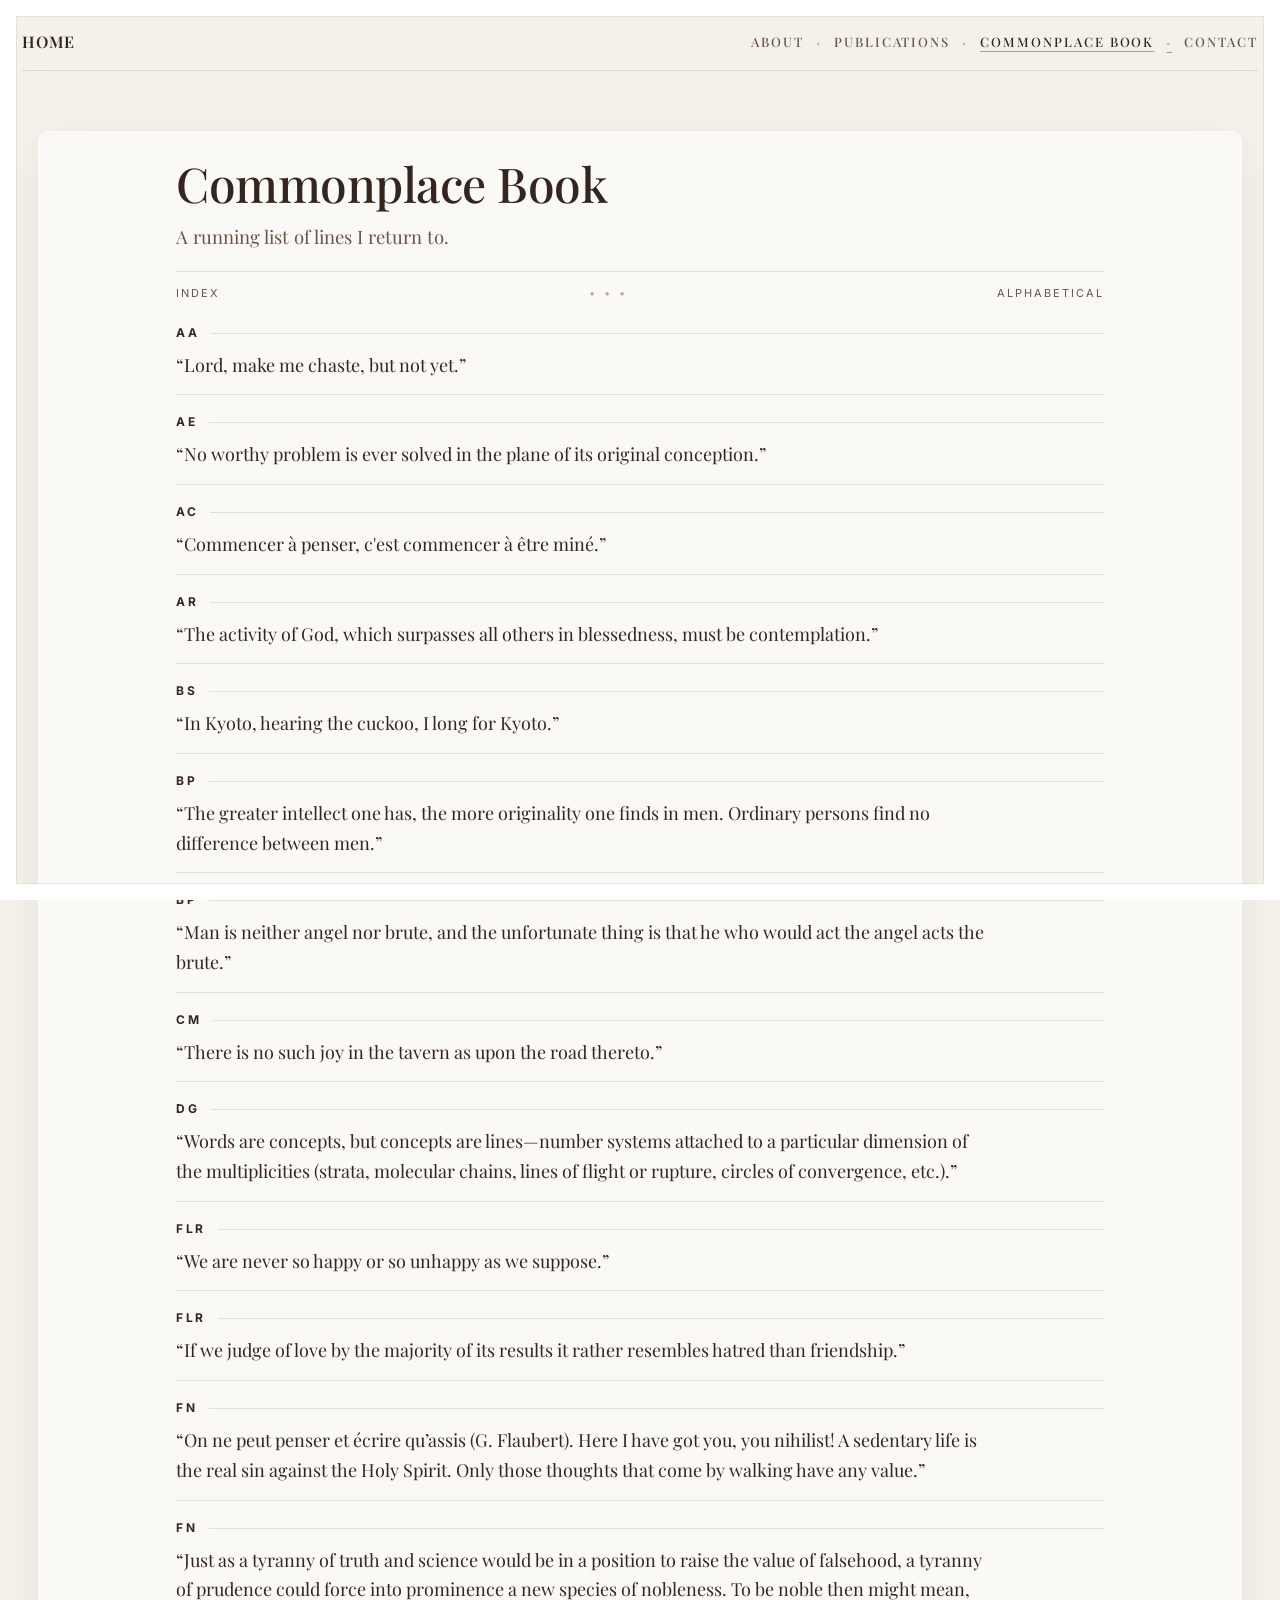
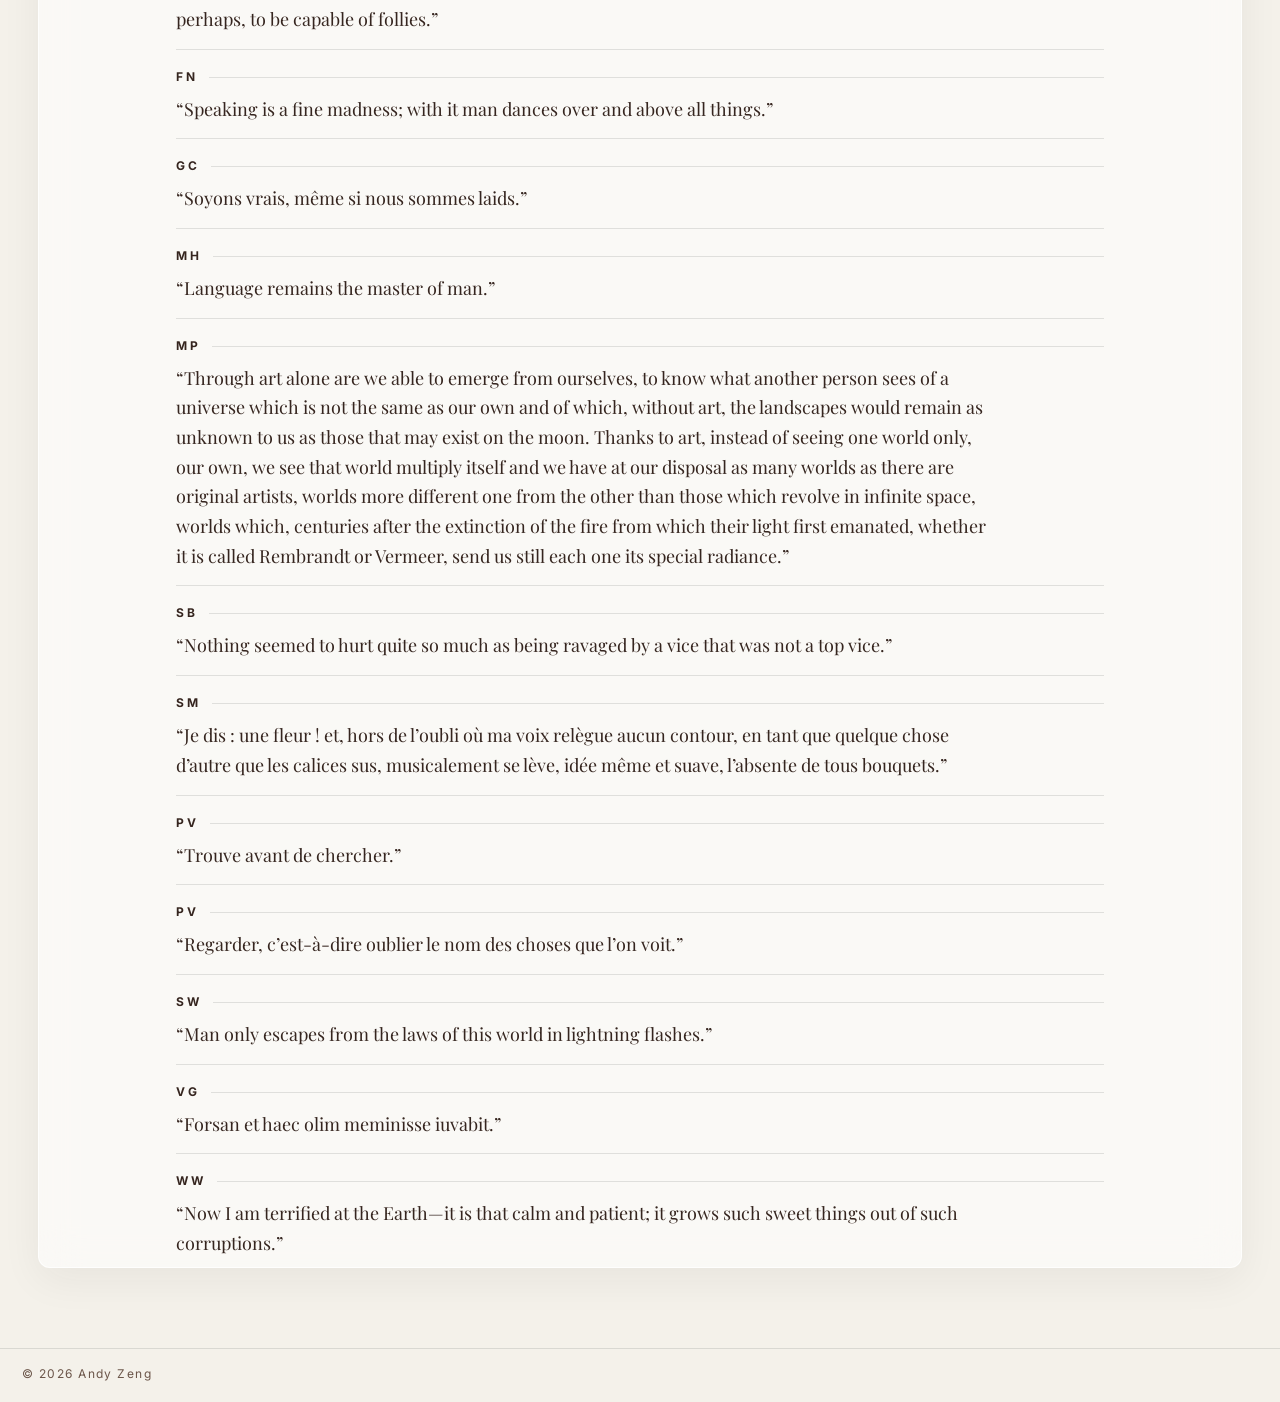
==== commit c783b066: "Rename Influences page to Commonplace Book" ====
--- a/influences.html
+++ b/influences.html
@@ -3,7 +3,7 @@
 <head>
   <meta charset="utf-8" />
   <meta name="viewport" content="width=device-width,initial-scale=1" />
-  <title>Influences — Andy Zeng</title>
+  <title>Commonplace Book — Andy Zeng</title>
   <link rel="stylesheet" href="/style.css" />
   <link href="https://fonts.googleapis.com/css2?family=Inter:wght@400;500;600&family=Playfair+Display:ital,wght@0,400;0,600;1,400&display=swap" rel="stylesheet">
   <link rel="icon" type="image/svg+xml" href="/favicon.svg?v=4" />
@@ -15,7 +15,7 @@
       <div class="links">
         <a href="/">About</a>
         <a href="/publications.html">Publications</a>
-        <a class="active" href="/influences.html">Influences</a>
+        <a class="active" href="/influences.html">Commonplace Book</a>
         <a href="mailto:yz5135@columbia.edu">Contact</a>
       </div>
     </nav>
@@ -24,7 +24,7 @@
   <main class="wrap">
     <div class="panel">
       <div class="panel-inner">
-        <h1 class="title">Influences</h1>
+        <h1 class="title">Commonplace Book</h1>
         <p class="lede">A running list of lines I return to.</p>
 
         <div class="inf-bar" aria-hidden="true">
@@ -33,7 +33,7 @@
           <span class="inf-bar__label">ALPHABETICAL</span>
         </div>
 
-        <section class="influences" aria-label="Influences">
+        <section class="influences" aria-label="Commonplace Book">
           <!-- AA -->
           <article class="inf" id="aa">
             <div class="inf-head">
--- a/style.css
+++ b/style.css
@@ -708,6 +708,7 @@
 }
 
 .hero-bio .lede {
+  color: #000;
   margin-left: auto;
   margin-right: auto;
 }
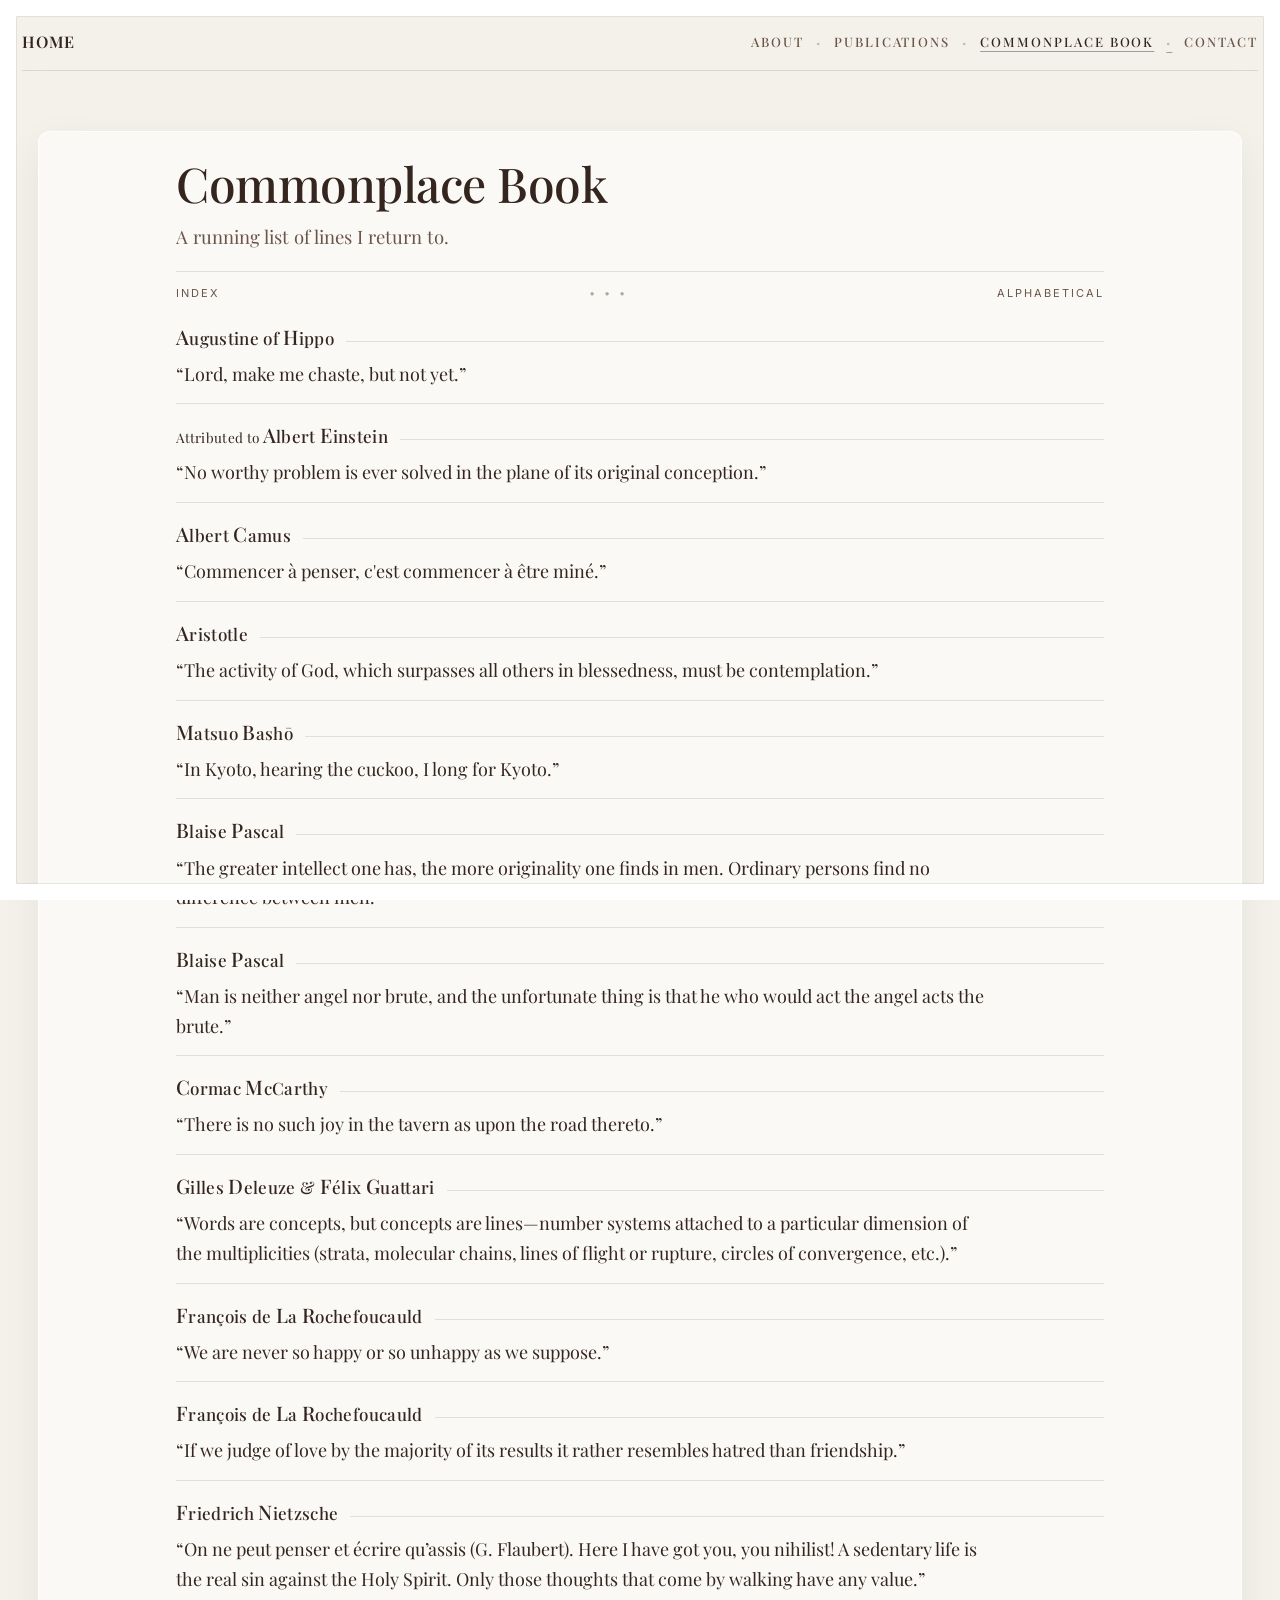
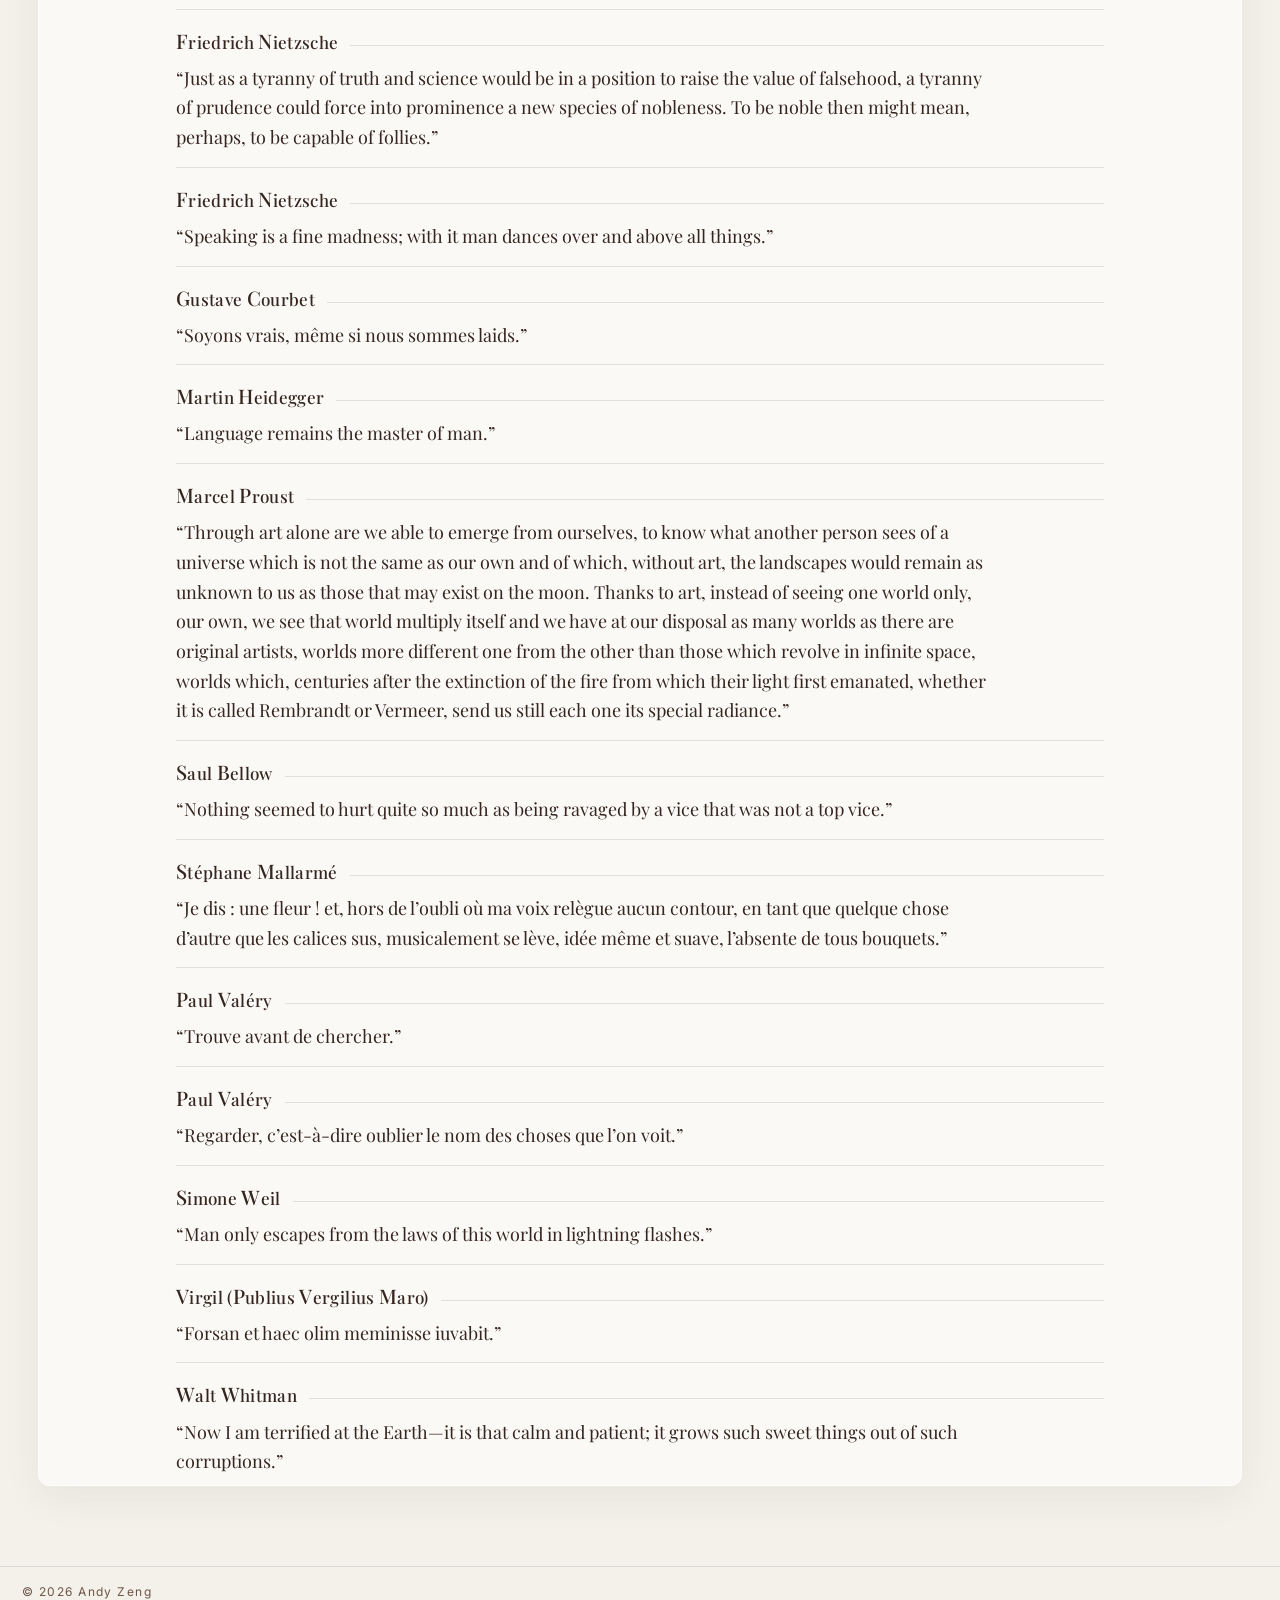
==== commit ff58c027: "Expand commonplace author names and correct shared attribution" ====
--- a/influences.html
+++ b/influences.html
@@ -37,7 +37,7 @@
           <!-- AA -->
           <article class="inf" id="aa">
             <div class="inf-head">
-              <span class="inf-tag">AA</span>
+              <span class="inf-tag"><span class="inf-initial">A</span>ugustine of <span class="inf-initial">H</span>ippo</span>
               <span class="inf-rule" aria-hidden="true"></span>
             </div>
             <blockquote class="inf-quote">“Lord, make me chaste, but not yet.”</blockquote>
@@ -46,7 +46,7 @@
           <!-- AE -->
           <article class="inf" id="ae">
             <div class="inf-head">
-              <span class="inf-tag">AE</span>
+              <span class="inf-tag"><span class="inf-attribution">Attributed to </span><span class="inf-initial">A</span>lbert <span class="inf-initial">E</span>instein</span>
               <span class="inf-rule" aria-hidden="true"></span>
             </div>
             <blockquote class="inf-quote">“No worthy problem is ever solved in the plane of its original conception.”</blockquote>
@@ -55,7 +55,7 @@
           <!-- AC -->
           <article class="inf" id="ac">
             <div class="inf-head">
-              <span class="inf-tag">AC</span>
+              <span class="inf-tag"><span class="inf-initial">A</span>lbert <span class="inf-initial">C</span>amus</span>
               <span class="inf-rule" aria-hidden="true"></span>
             </div>
             <blockquote class="inf-quote">
@@ -66,7 +66,7 @@
           <!-- AR -->
           <article class="inf" id="ar">
             <div class="inf-head">
-              <span class="inf-tag">AR</span>
+              <span class="inf-tag"><span class="inf-initial">A</span>ristotle</span>
               <span class="inf-rule" aria-hidden="true"></span>
             </div>
             <blockquote class="inf-quote">“The activity of God, which surpasses all others in blessedness, must be contemplation.”</blockquote>
@@ -75,7 +75,7 @@
           <!-- BS -->
           <article class="inf" id="bs">
             <div class="inf-head">
-              <span class="inf-tag">BS</span>
+              <span class="inf-tag"><span class="inf-initial">M</span>atsuo <span class="inf-initial">B</span>ashō</span>
               <span class="inf-rule" aria-hidden="true"></span>
             </div>
             <blockquote class="inf-quote">“In Kyoto, hearing the cuckoo, I long for Kyoto.”</blockquote>
@@ -84,7 +84,7 @@
           <!-- BP (1) -->
           <article class="inf" id="bp1">
             <div class="inf-head">
-              <span class="inf-tag">BP</span>
+              <span class="inf-tag"><span class="inf-initial">B</span>laise <span class="inf-initial">P</span>ascal</span>
               <span class="inf-rule" aria-hidden="true"></span>
             </div>
             <blockquote class="inf-quote">
@@ -95,7 +95,7 @@
           <!-- BP (2) -->
           <article class="inf" id="bp2">
             <div class="inf-head">
-              <span class="inf-tag">BP</span>
+              <span class="inf-tag"><span class="inf-initial">B</span>laise <span class="inf-initial">P</span>ascal</span>
               <span class="inf-rule" aria-hidden="true"></span>
             </div>
             <blockquote class="inf-quote">
@@ -106,7 +106,7 @@
           <!-- CM -->
           <article class="inf" id="cm">
             <div class="inf-head">
-              <span class="inf-tag">CM</span>
+              <span class="inf-tag"><span class="inf-initial">C</span>ormac <span class="inf-initial">M</span>cCarthy</span>
               <span class="inf-rule" aria-hidden="true"></span>
             </div>
             <blockquote class="inf-quote">“There is no such joy in the tavern as upon the road thereto.”</blockquote>
@@ -115,7 +115,7 @@
           <!-- DG -->
           <article class="inf" id="dg">
             <div class="inf-head">
-              <span class="inf-tag">DG</span>
+              <span class="inf-tag"><span class="inf-initial">G</span>illes <span class="inf-initial">D</span>eleuze &amp; <span class="inf-initial">F</span>élix <span class="inf-initial">G</span>uattari</span>
               <span class="inf-rule" aria-hidden="true"></span>
             </div>
             <blockquote class="inf-quote">
@@ -127,7 +127,7 @@
           <!-- FLR (1) -->
           <article class="inf" id="flr1">
             <div class="inf-head">
-              <span class="inf-tag">FLR</span>
+              <span class="inf-tag"><span class="inf-initial">F</span>rançois de <span class="inf-initial">L</span>a <span class="inf-initial">R</span>ochefoucauld</span>
               <span class="inf-rule" aria-hidden="true"></span>
             </div>
             <blockquote class="inf-quote">
@@ -138,7 +138,7 @@
           <!-- FLR (2) -->
           <article class="inf" id="flr2">
             <div class="inf-head">
-              <span class="inf-tag">FLR</span>
+              <span class="inf-tag"><span class="inf-initial">F</span>rançois de <span class="inf-initial">L</span>a <span class="inf-initial">R</span>ochefoucauld</span>
               <span class="inf-rule" aria-hidden="true"></span>
             </div>
             <blockquote class="inf-quote">
@@ -149,7 +149,7 @@
           <!-- FN (1) -->
           <article class="inf" id="fn1">
             <div class="inf-head">
-              <span class="inf-tag">FN</span>
+              <span class="inf-tag"><span class="inf-initial">F</span>riedrich <span class="inf-initial">N</span>ietzsche</span>
               <span class="inf-rule" aria-hidden="true"></span>
             </div>
             <blockquote class="inf-quote">
@@ -161,7 +161,7 @@
           <!-- FN (2) -->
           <article class="inf" id="fn2">
             <div class="inf-head">
-              <span class="inf-tag">FN</span>
+              <span class="inf-tag"><span class="inf-initial">F</span>riedrich <span class="inf-initial">N</span>ietzsche</span>
               <span class="inf-rule" aria-hidden="true"></span>
             </div>
             <blockquote class="inf-quote">
@@ -172,7 +172,7 @@
           <!-- FN (3) -->
           <article class="inf" id="fn3">
             <div class="inf-head">
-              <span class="inf-tag">FN</span>
+              <span class="inf-tag"><span class="inf-initial">F</span>riedrich <span class="inf-initial">N</span>ietzsche</span>
               <span class="inf-rule" aria-hidden="true"></span>
             </div>
             <blockquote class="inf-quote">
@@ -183,7 +183,7 @@
           <!-- GC -->
           <article class="inf" id="gc">
             <div class="inf-head">
-              <span class="inf-tag">GC</span>
+              <span class="inf-tag"><span class="inf-initial">G</span>ustave <span class="inf-initial">C</span>ourbet</span>
               <span class="inf-rule" aria-hidden="true"></span>
             </div>
             <blockquote class="inf-quote">“Soyons vrais, même si nous sommes laids.”</blockquote>
@@ -192,7 +192,7 @@
           <!-- MH -->
           <article class="inf" id="mh">
             <div class="inf-head">
-              <span class="inf-tag">MH</span>
+              <span class="inf-tag"><span class="inf-initial">M</span>artin <span class="inf-initial">H</span>eidegger</span>
               <span class="inf-rule" aria-hidden="true"></span>
             </div>
             <blockquote class="inf-quote">
@@ -203,7 +203,7 @@
           <!-- MP -->
           <article class="inf" id="mp">
             <div class="inf-head">
-              <span class="inf-tag">MP</span>
+              <span class="inf-tag"><span class="inf-initial">M</span>arcel <span class="inf-initial">P</span>roust</span>
               <span class="inf-rule" aria-hidden="true"></span>
             </div>
             <blockquote class="inf-quote">
@@ -214,7 +214,7 @@
           <!-- SB -->
           <article class="inf" id="sb">
             <div class="inf-head">
-              <span class="inf-tag">SB</span>
+              <span class="inf-tag"><span class="inf-initial">S</span>aul <span class="inf-initial">B</span>ellow</span>
               <span class="inf-rule" aria-hidden="true"></span>
             </div>
             <blockquote class="inf-quote">
@@ -225,7 +225,7 @@
           <!-- SM -->
           <article class="inf" id="sm">
             <div class="inf-head">
-              <span class="inf-tag">SM</span>
+              <span class="inf-tag"><span class="inf-initial">S</span>téphane <span class="inf-initial">M</span>allarmé</span>
               <span class="inf-rule" aria-hidden="true"></span>
             </div>
             <blockquote class="inf-quote">
@@ -236,7 +236,7 @@
           <!-- PV (1) -->
           <article class="inf" id="pv1">
             <div class="inf-head">
-              <span class="inf-tag">PV</span>
+              <span class="inf-tag"><span class="inf-initial">P</span>aul <span class="inf-initial">V</span>aléry</span>
               <span class="inf-rule" aria-hidden="true"></span>
             </div>
             <blockquote class="inf-quote">“Trouve avant de chercher.”</blockquote>
@@ -245,7 +245,7 @@
           <!-- PV (2) -->
           <article class="inf" id="pv2">
             <div class="inf-head">
-              <span class="inf-tag">PV</span>
+              <span class="inf-tag"><span class="inf-initial">P</span>aul <span class="inf-initial">V</span>aléry</span>
               <span class="inf-rule" aria-hidden="true"></span>
             </div>
             <blockquote class="inf-quote">“Regarder, c’est-à-dire oublier le nom des choses que l’on voit.”</blockquote>
@@ -254,7 +254,7 @@
           <!-- SW -->
           <article class="inf" id="sw">
             <div class="inf-head">
-              <span class="inf-tag">SW</span>
+              <span class="inf-tag"><span class="inf-initial">S</span>imone <span class="inf-initial">W</span>eil</span>
               <span class="inf-rule" aria-hidden="true"></span>
             </div>
             <blockquote class="inf-quote">
@@ -265,7 +265,7 @@
           <!-- VG -->
           <article class="inf" id="vg">
             <div class="inf-head">
-              <span class="inf-tag">VG</span>
+              <span class="inf-tag"><span class="inf-initial">V</span>irgil (<span class="inf-initial">P</span>ublius <span class="inf-initial">V</span>ergilius <span class="inf-initial">M</span>aro)</span>
               <span class="inf-rule" aria-hidden="true"></span>
             </div>
             <blockquote class="inf-quote">“Forsan et haec olim meminisse iuvabit.”</blockquote>
@@ -274,7 +274,7 @@
           <!-- WW -->
           <article class="inf" id="ww">
             <div class="inf-head">
-              <span class="inf-tag">WW</span>
+              <span class="inf-tag"><span class="inf-initial">W</span>alt <span class="inf-initial">W</span>hitman</span>
               <span class="inf-rule" aria-hidden="true"></span>
             </div>
             <blockquote class="inf-quote">
--- a/style.css
+++ b/style.css
@@ -380,12 +380,22 @@
 }
 
 .inf-tag {
-  font-family: var(--sans);
-  font-size: 12px;
-  letter-spacing: 0.22em;
-  text-transform: uppercase;
-  color: var(--text);
-  font-weight: 700;
+  font-family: var(--serif);
+  font-size: 17px;
+  line-height: 1.5;
+  letter-spacing: 0.02em;
+  text-transform: none;
+  color: var(--text);
+  font-weight: 500;
+}
+
+.inf-initial {
+  font-size: 1.18em;
+}
+
+.inf-attribution {
+  font-size: 0.8em;
+  font-weight: 400;
 }
 
 .inf-rule {
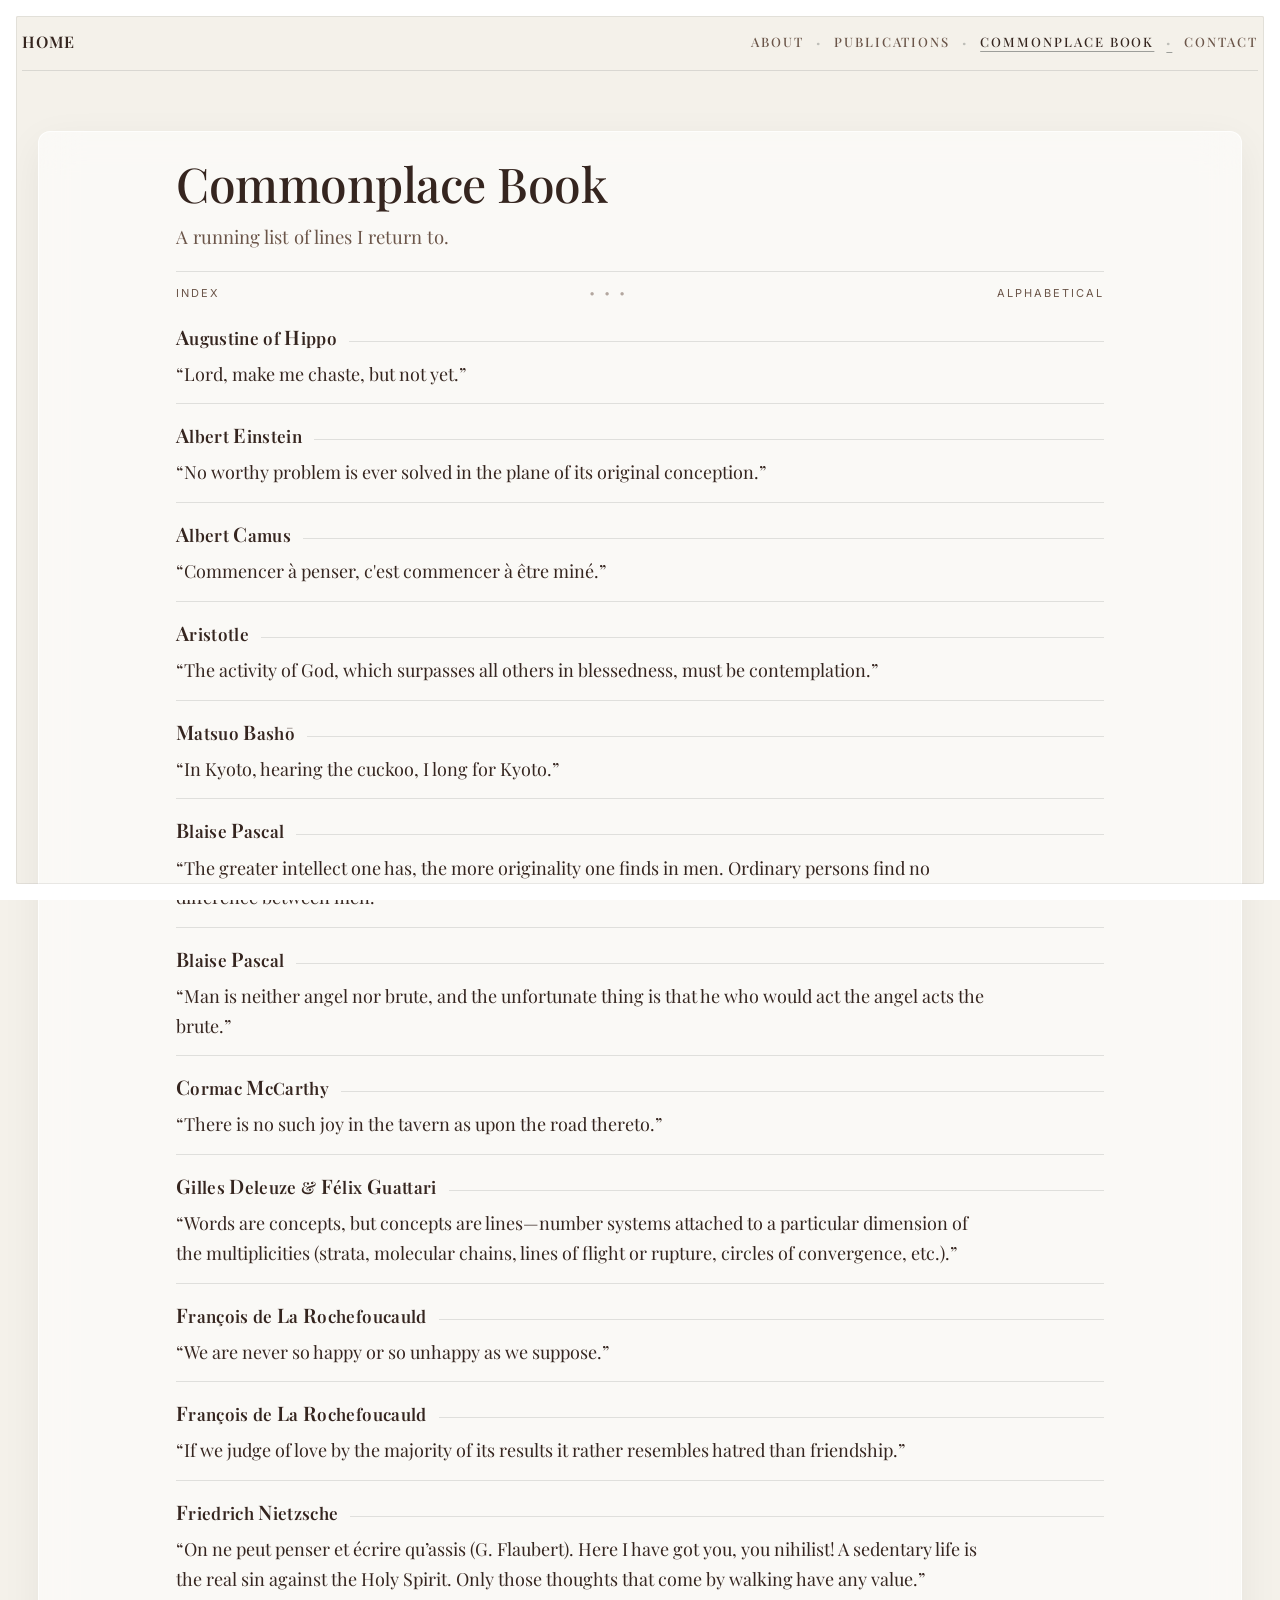
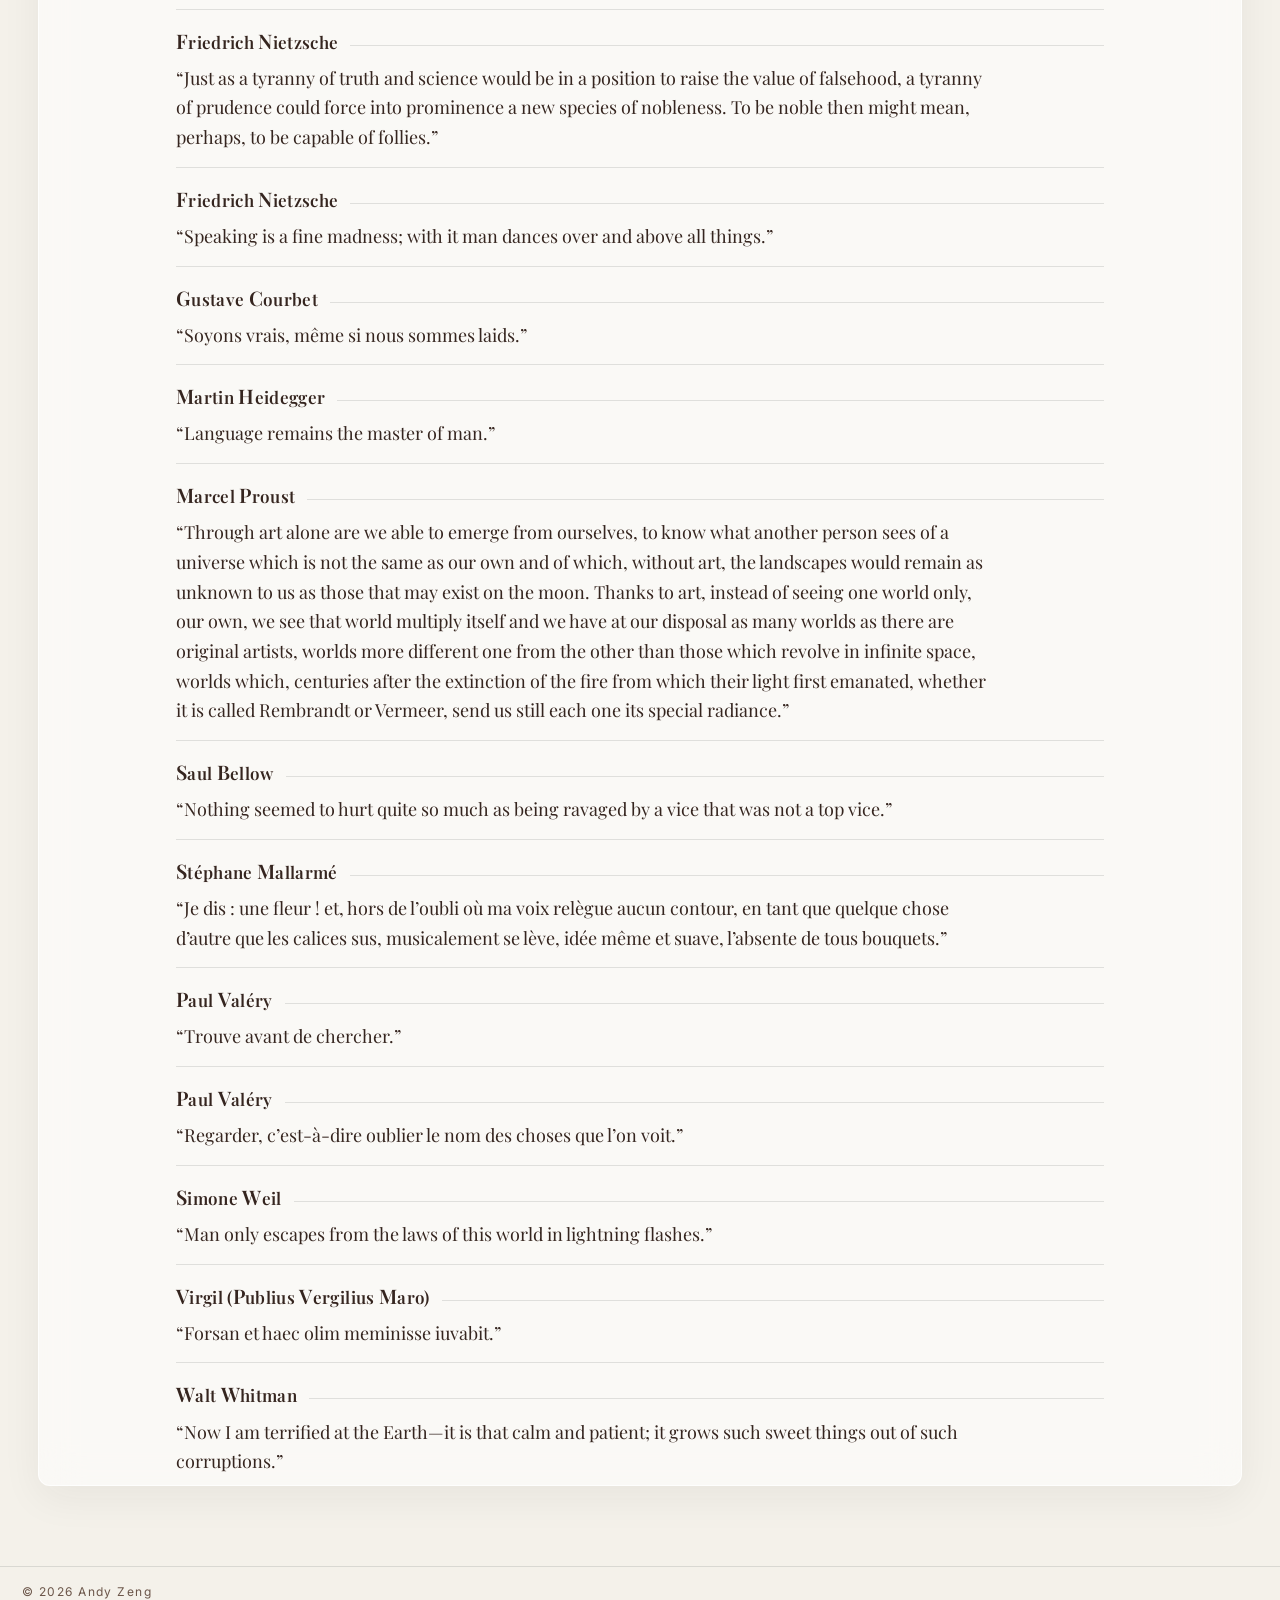
==== commit f9f3952e: "Remove attribution prefix from Einstein name" ====
--- a/influences.html
+++ b/influences.html
@@ -46,7 +46,7 @@
           <!-- AE -->
           <article class="inf" id="ae">
             <div class="inf-head">
-              <span class="inf-tag"><span class="inf-attribution">Attributed to </span><span class="inf-initial">A</span>lbert <span class="inf-initial">E</span>instein</span>
+              <span class="inf-tag"><span class="inf-initial">A</span>lbert <span class="inf-initial">E</span>instein</span>
               <span class="inf-rule" aria-hidden="true"></span>
             </div>
             <blockquote class="inf-quote">“No worthy problem is ever solved in the plane of its original conception.”</blockquote>
--- a/style.css
+++ b/style.css
@@ -386,7 +386,7 @@
   letter-spacing: 0.02em;
   text-transform: none;
   color: var(--text);
-  font-weight: 500;
+  font-weight: 600;
 }
 
 .inf-initial {
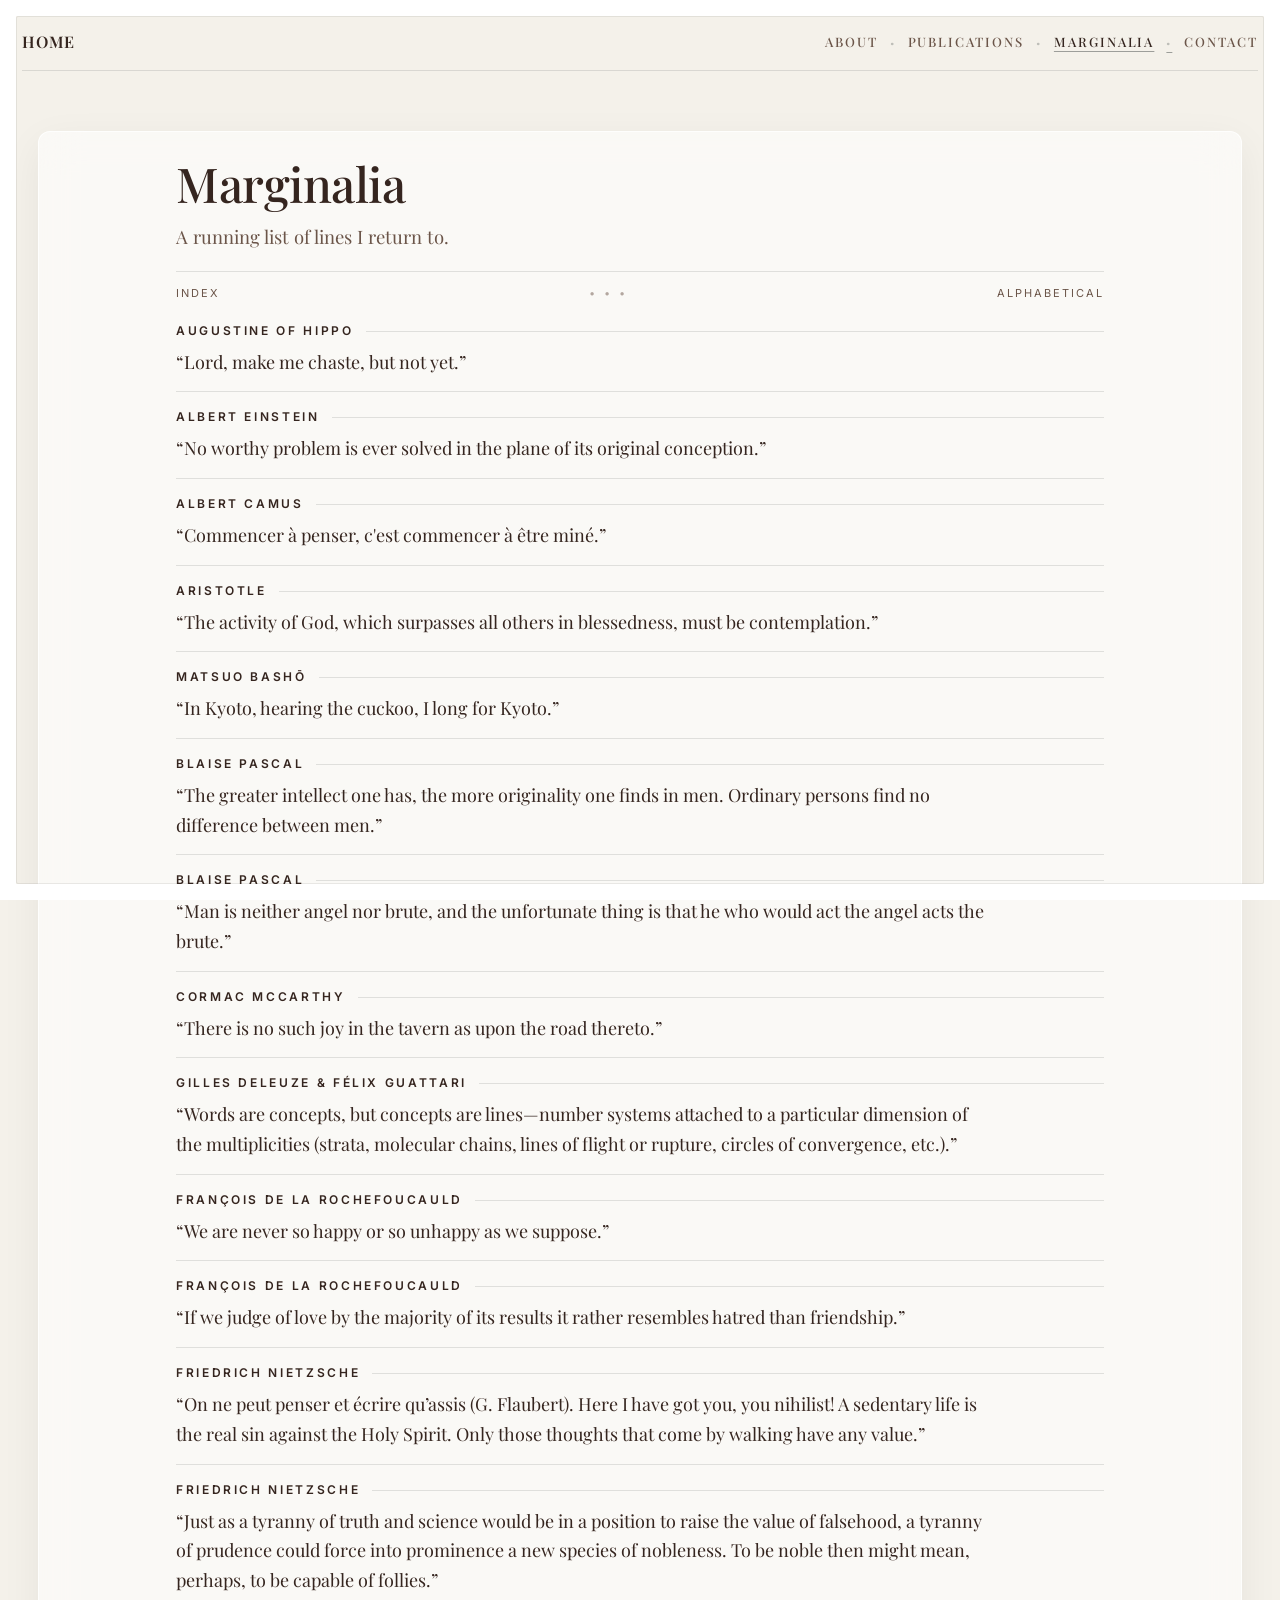
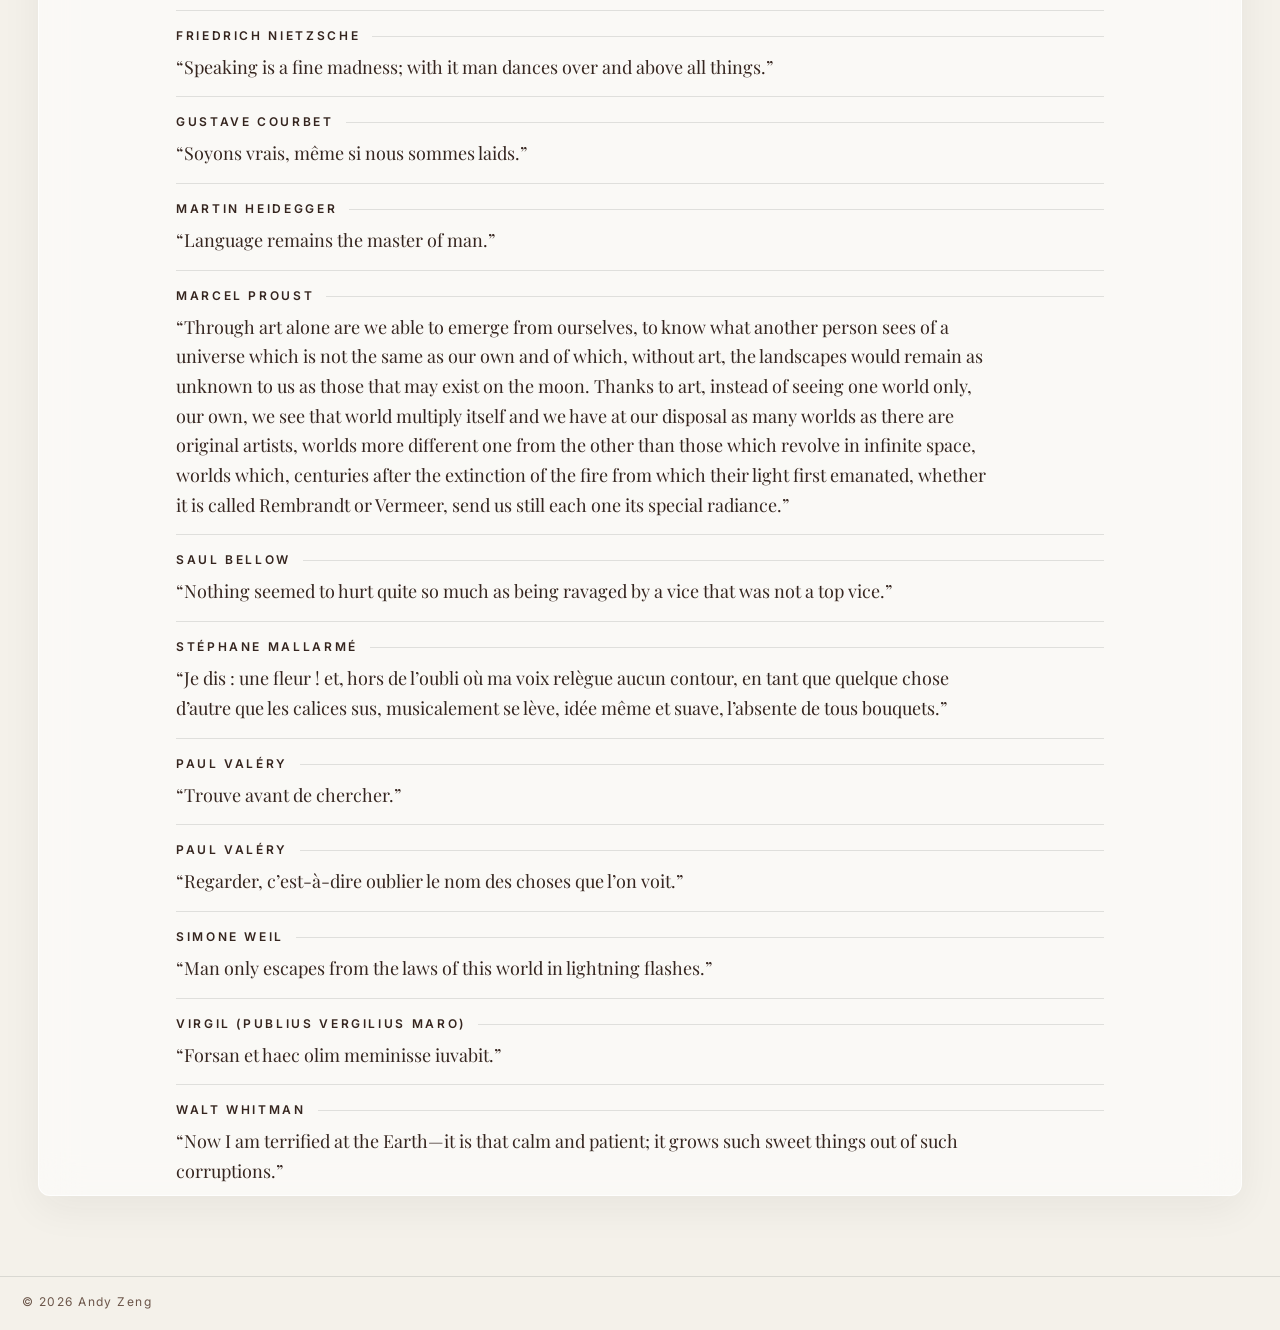
==== commit b49185c6: "Rename Commonplace Book to Marginalia" ====
--- a/influences.html
+++ b/influences.html
@@ -3,7 +3,7 @@
 <head>
   <meta charset="utf-8" />
   <meta name="viewport" content="width=device-width,initial-scale=1" />
-  <title>Commonplace Book — Andy Zeng</title>
+  <title>Marginalia — Andy Zeng</title>
   <link rel="stylesheet" href="/style.css" />
   <link href="https://fonts.googleapis.com/css2?family=Inter:wght@400;500;600&family=Playfair+Display:ital,wght@0,400;0,600;1,400&display=swap" rel="stylesheet">
   <link rel="icon" type="image/svg+xml" href="/favicon.svg?v=4" />
@@ -15,7 +15,7 @@
       <div class="links">
         <a href="/">About</a>
         <a href="/publications.html">Publications</a>
-        <a class="active" href="/influences.html">Commonplace Book</a>
+        <a class="active" href="/influences.html">Marginalia</a>
         <a href="mailto:yz5135@columbia.edu">Contact</a>
       </div>
     </nav>
@@ -24,7 +24,7 @@
   <main class="wrap">
     <div class="panel">
       <div class="panel-inner">
-        <h1 class="title">Commonplace Book</h1>
+        <h1 class="title">Marginalia</h1>
         <p class="lede">A running list of lines I return to.</p>
 
         <div class="inf-bar" aria-hidden="true">
@@ -33,7 +33,7 @@
           <span class="inf-bar__label">ALPHABETICAL</span>
         </div>
 
-        <section class="influences" aria-label="Commonplace Book">
+        <section class="influences" aria-label="Marginalia">
           <!-- AA -->
           <article class="inf" id="aa">
             <div class="inf-head">
--- a/style.css
+++ b/style.css
@@ -380,17 +380,17 @@
 }
 
 .inf-tag {
-  font-family: var(--serif);
-  font-size: 17px;
+  font-family: var(--sans);
+  font-size: 12px;
   line-height: 1.5;
-  letter-spacing: 0.02em;
-  text-transform: none;
+  letter-spacing: 0.22em;
+  text-transform: uppercase;
   color: var(--text);
   font-weight: 600;
 }
 
 .inf-initial {
-  font-size: 1.18em;
+  font-size: inherit;
 }
 
 .inf-attribution {
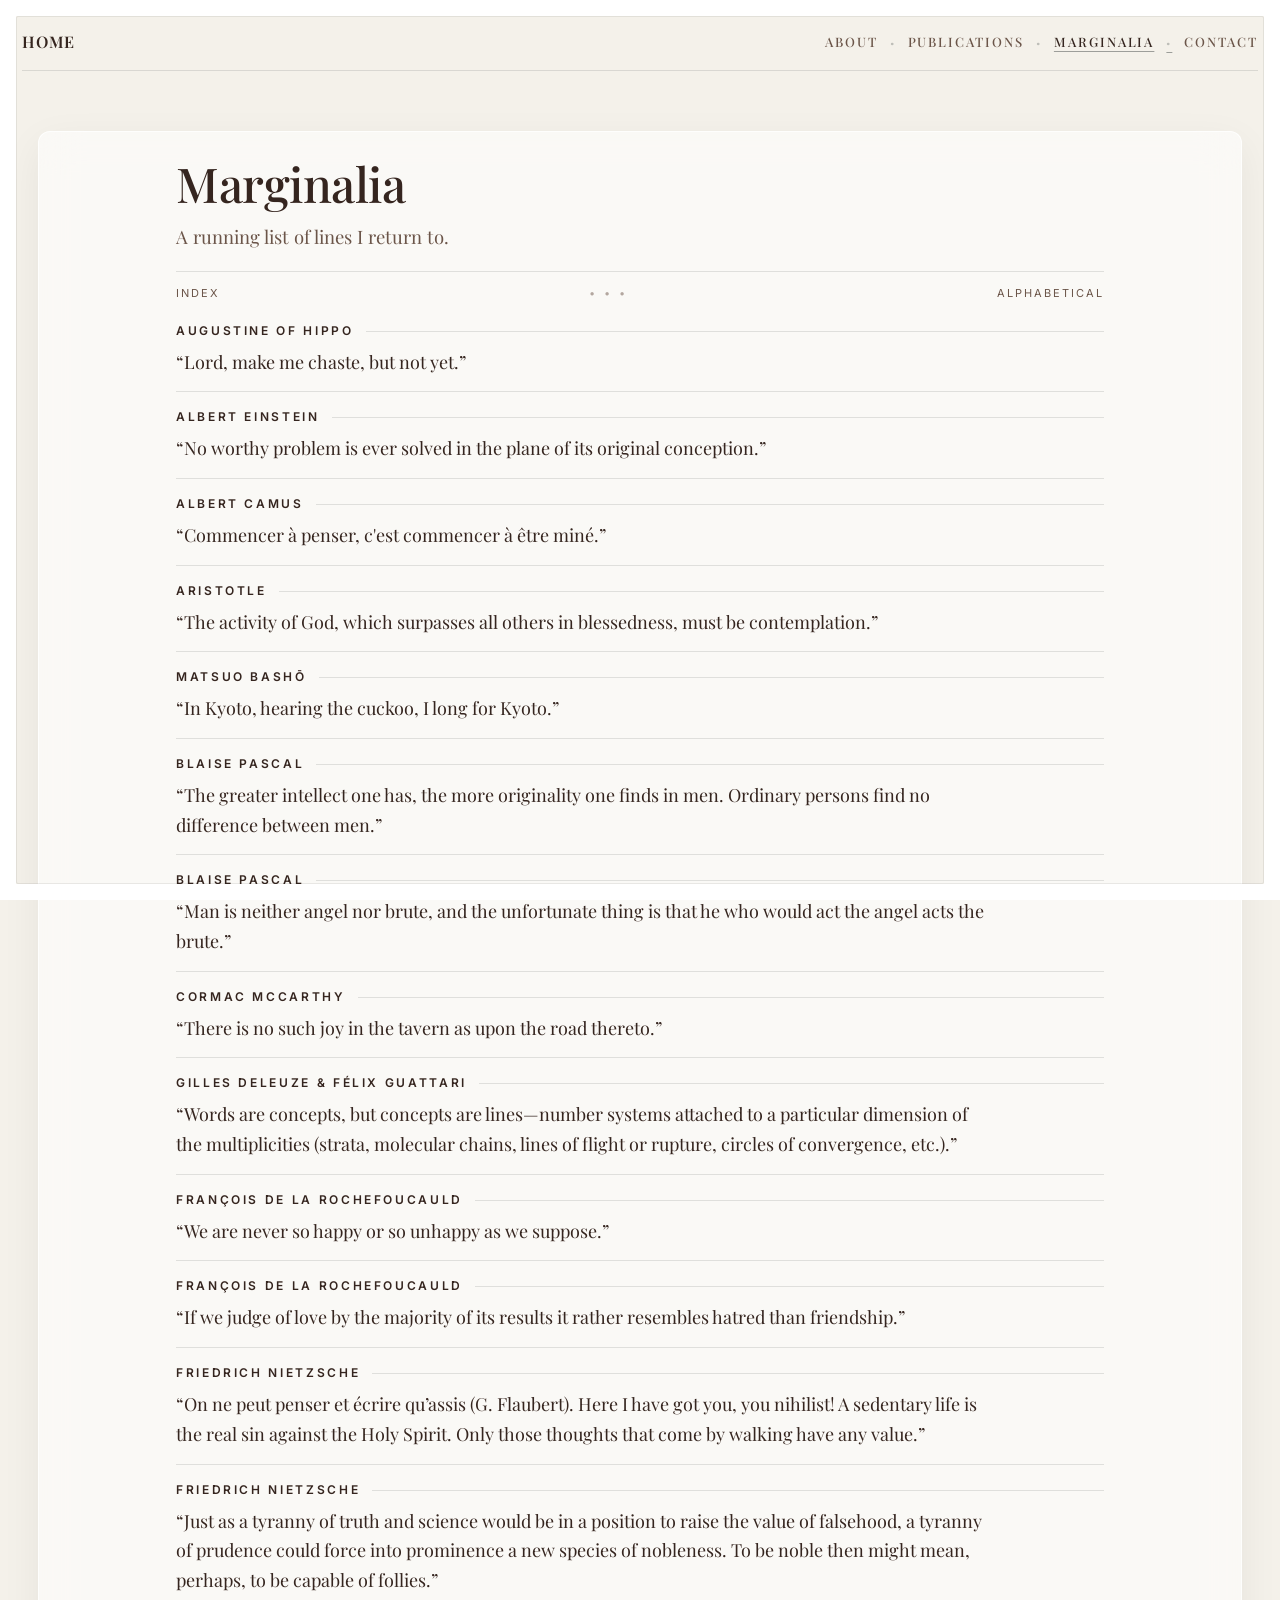
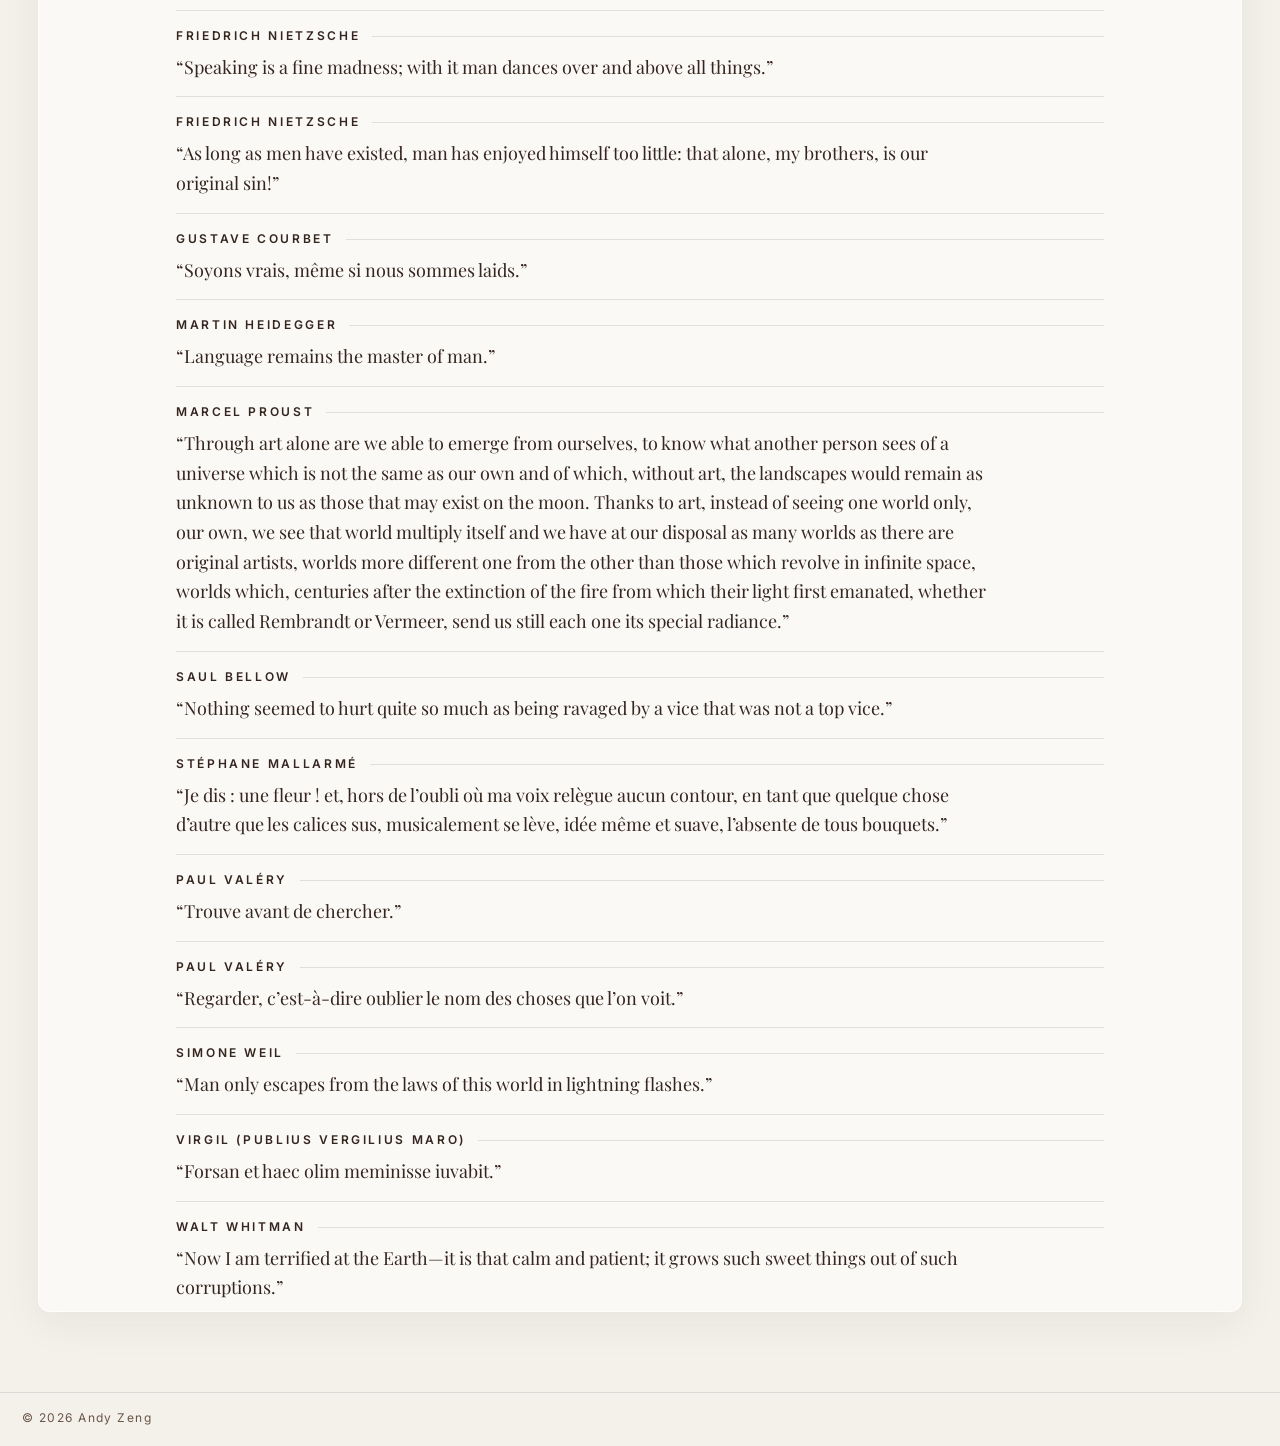
==== commit 39706b63: "Add Nietzsche joy quote to Marginalia" ====
--- a/influences.html
+++ b/influences.html
@@ -180,6 +180,17 @@
             </blockquote>
           </article>
 
+          <!-- FN (4) -->
+          <article class="inf" id="fn4">
+            <div class="inf-head">
+              <span class="inf-tag"><span class="inf-initial">F</span>riedrich <span class="inf-initial">N</span>ietzsche</span>
+              <span class="inf-rule" aria-hidden="true"></span>
+            </div>
+            <blockquote class="inf-quote">
+              “As long as men have existed, man has enjoyed himself too little: that alone, my brothers, is our original sin!”
+            </blockquote>
+          </article>
+
           <!-- GC -->
           <article class="inf" id="gc">
             <div class="inf-head">
